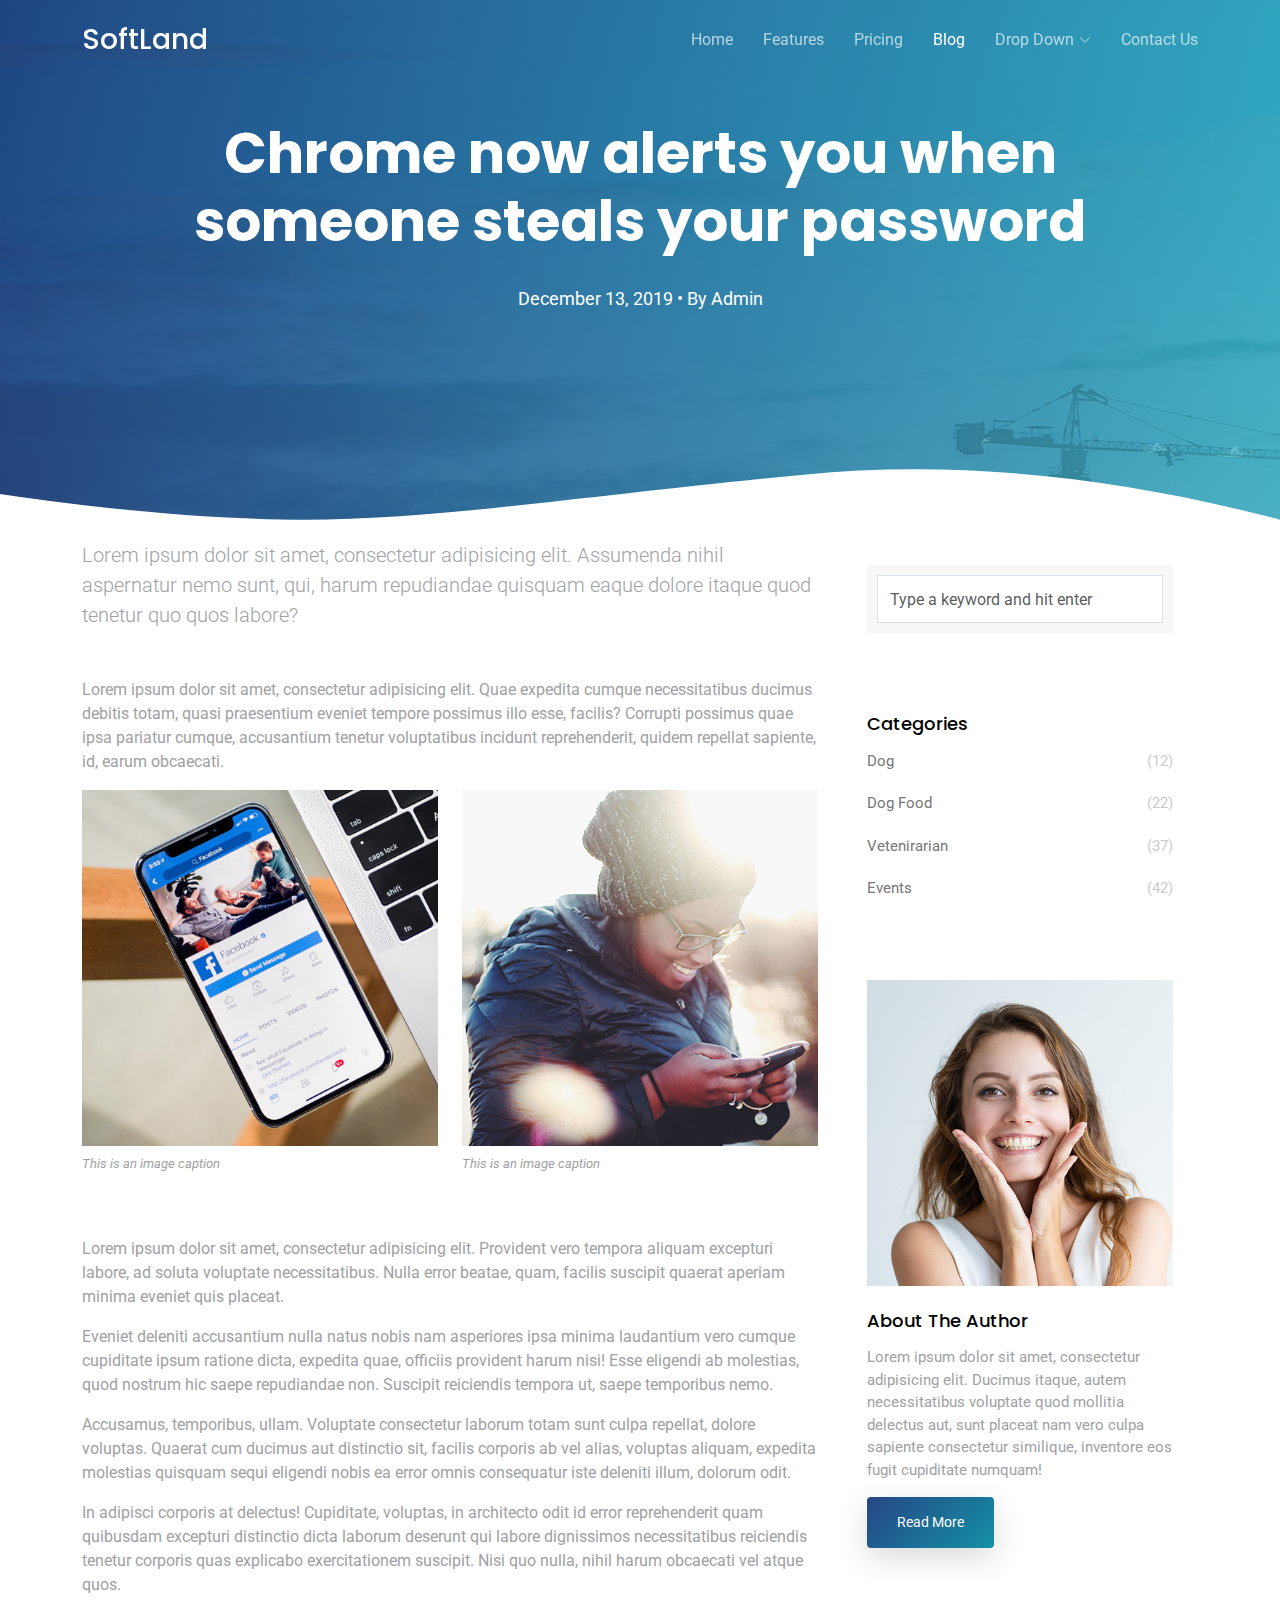
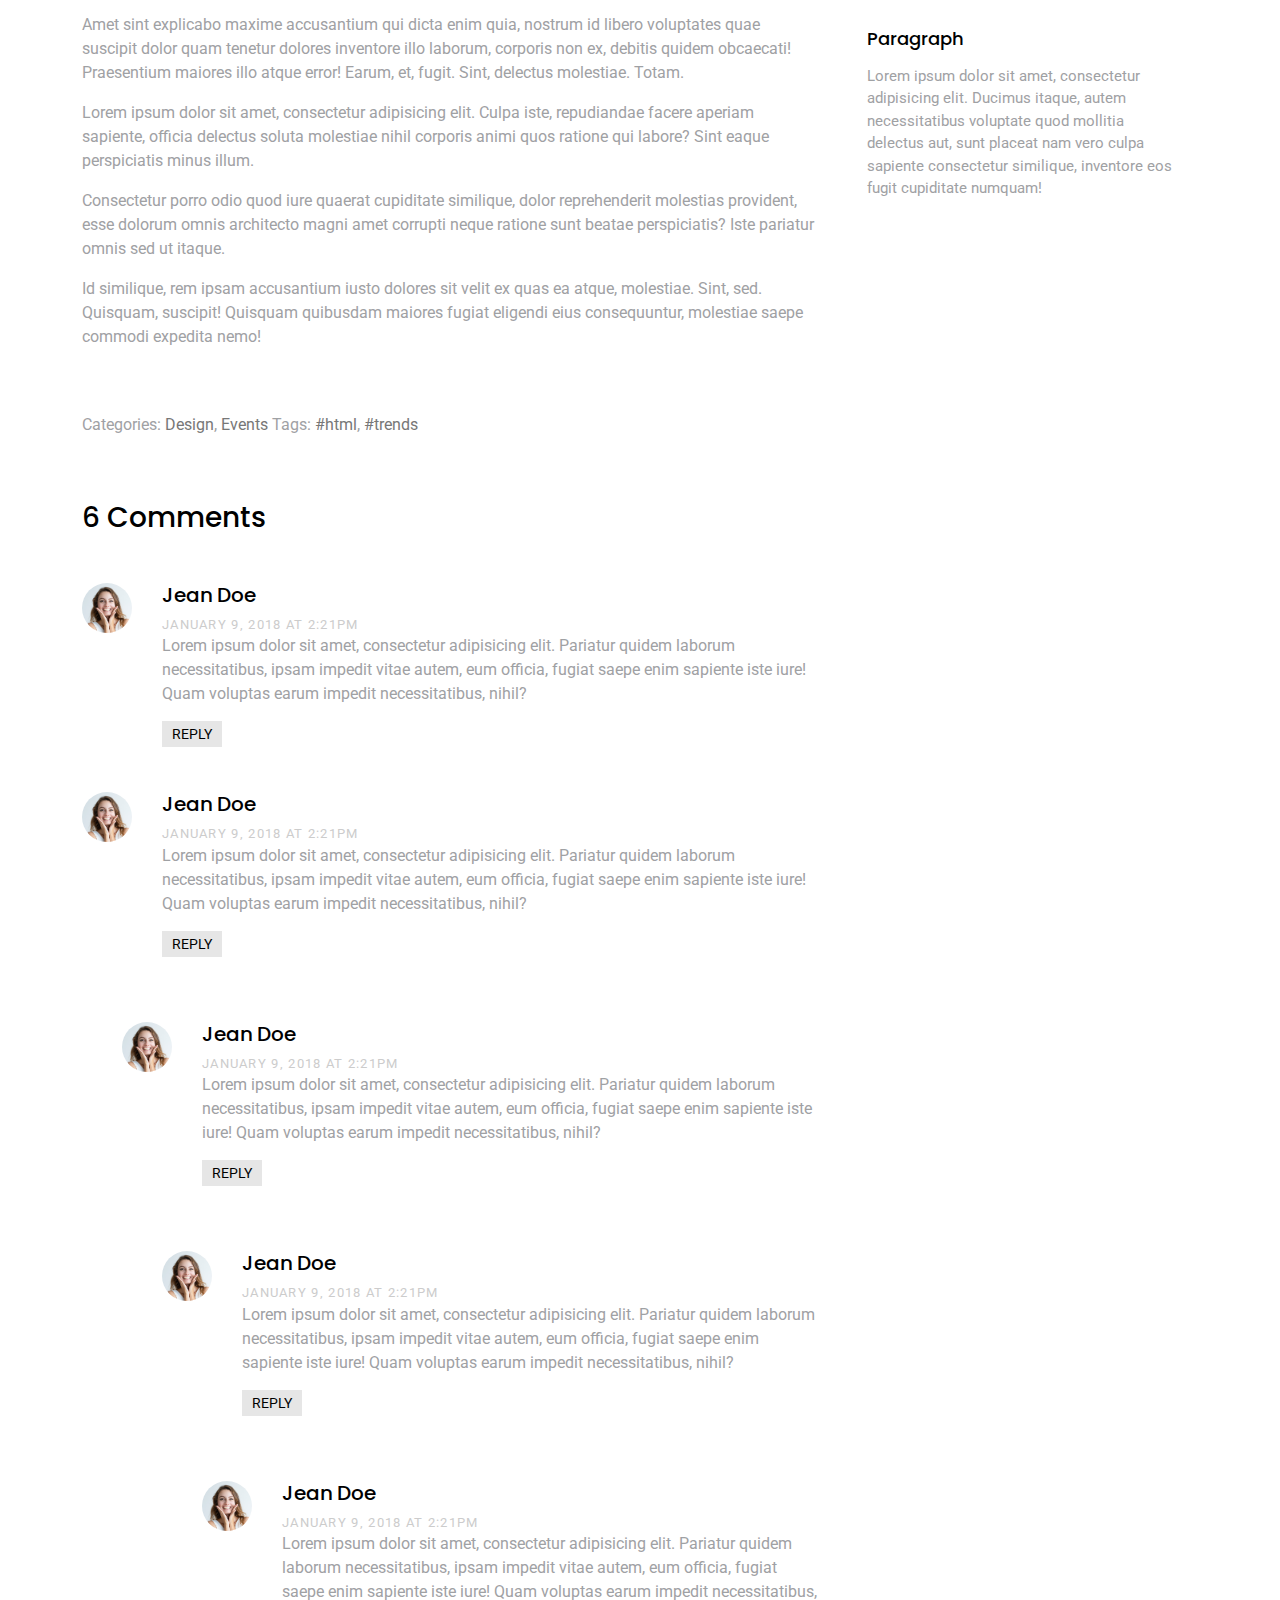
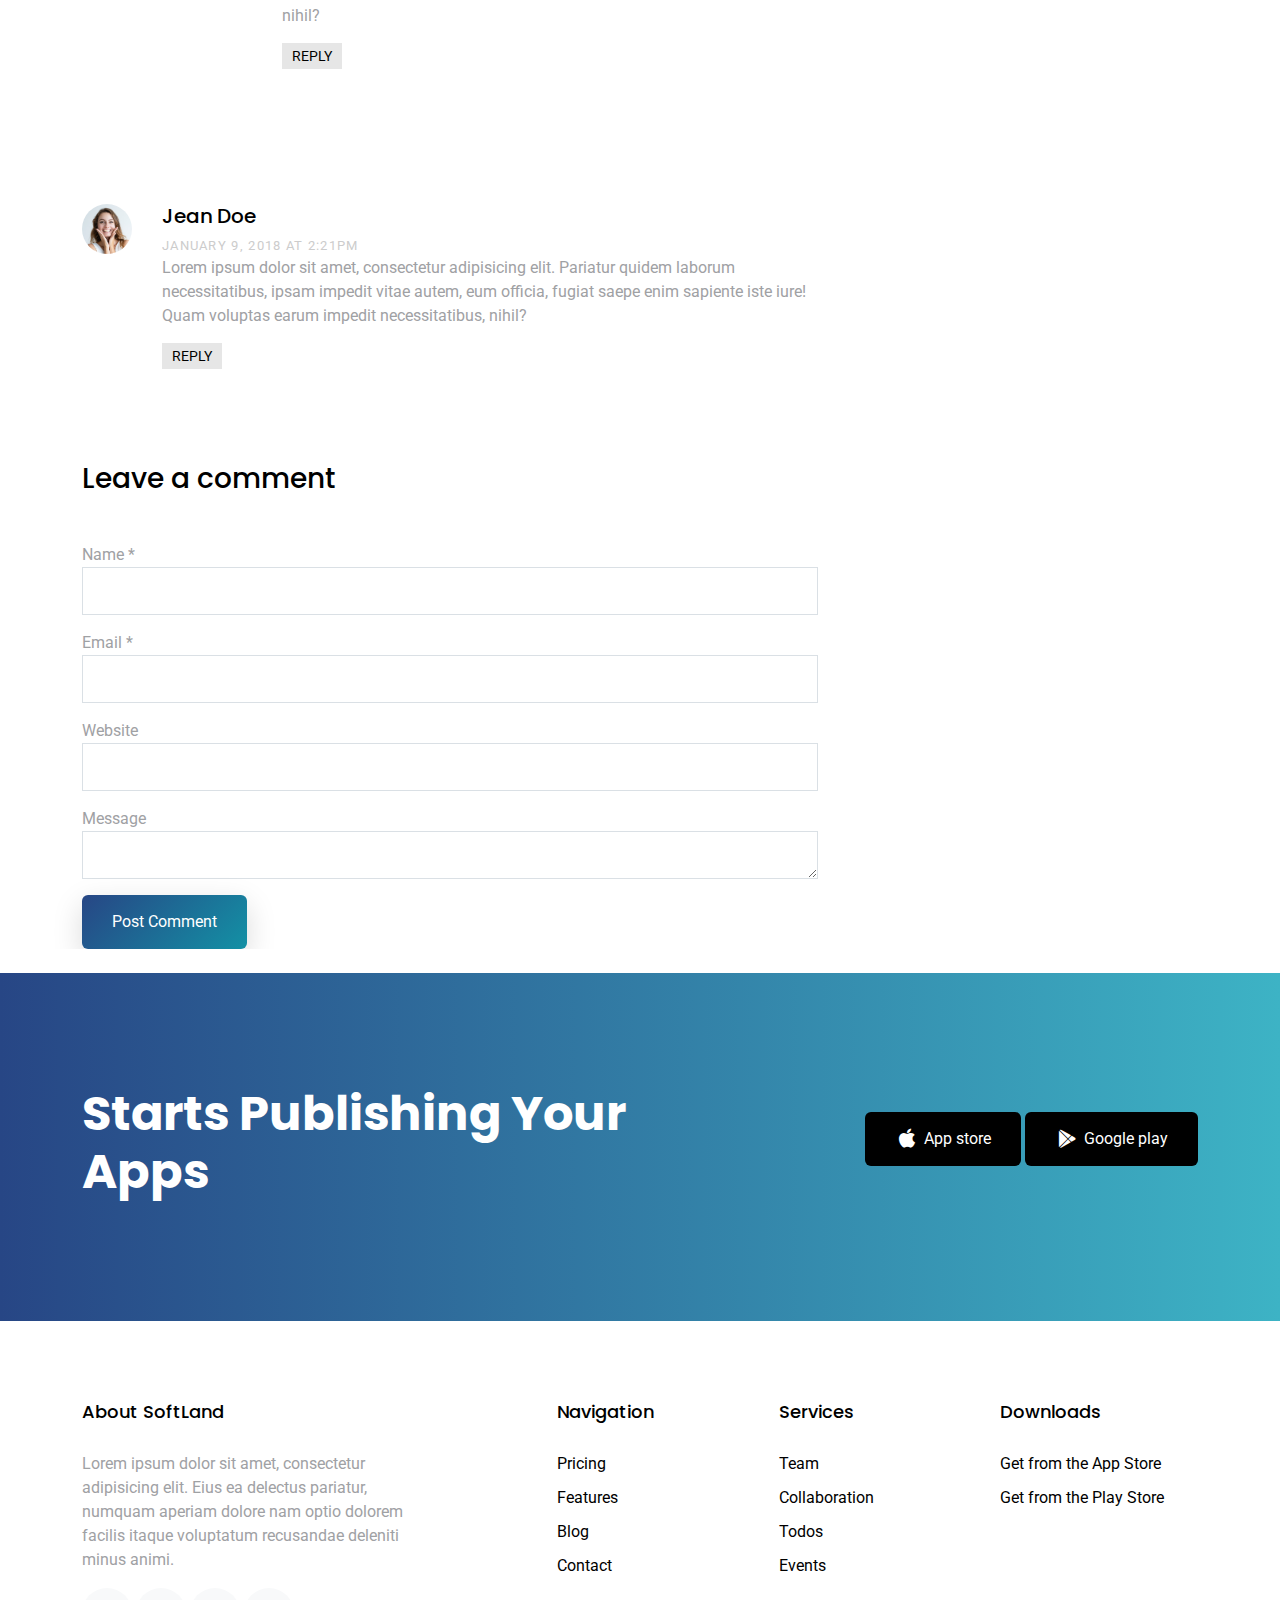
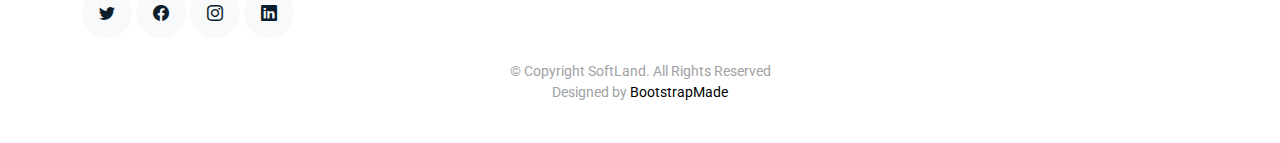
==== blog-single.html @ b8b9aac3 "Added all landing page files" ====
<!DOCTYPE html>
<html lang="en">

<head>
  <meta charset="utf-8">
  <meta content="width=device-width, initial-scale=1.0" name="viewport">

  <title>Blog Single - SoftLand Bootstrap Template</title>
  <meta content="" name="description">
  <meta content="" name="keywords">

  <!-- Favicons -->
  <link href="assets/img/favicon.png" rel="icon">
  <link href="assets/img/apple-touch-icon.png" rel="apple-touch-icon">

  <!-- Google Fonts -->
  <link href="https://fonts.googleapis.com/css?family=Roboto:300,300i,400,400i,500,500i,600,600i,700,700i|Poppins:300,300i,400,400i,500,500i,600,600i,700,700i" rel="stylesheet">

  <!-- Vendor CSS Files -->
  <link href="assets/vendor/aos/aos.css" rel="stylesheet">
  <link href="assets/vendor/bootstrap/css/bootstrap.min.css" rel="stylesheet">
  <link href="assets/vendor/bootstrap-icons/bootstrap-icons.css" rel="stylesheet">
  <link href="assets/vendor/boxicons/css/boxicons.min.css" rel="stylesheet">
  <link href="assets/vendor/swiper/swiper-bundle.min.css" rel="stylesheet">

  <!-- Template Main CSS File -->
  <link href="assets/css/style.css" rel="stylesheet">

  <!-- =======================================================
  * Template Name: SoftLand
  * Updated: Sep 18 2023 with Bootstrap v5.3.2
  * Template URL: https://bootstrapmade.com/softland-bootstrap-app-landing-page-template/
  * Author: BootstrapMade.com
  * License: https://bootstrapmade.com/license/
  ======================================================== -->
</head>

<body>

  <!-- ======= Header ======= -->
  <header id="header" class="fixed-top d-flex align-items-center">
    <div class="container d-flex justify-content-between align-items-center">

      <div class="logo">
        <h1><a href="index.html">SoftLand</a></h1>
        <!-- Uncomment below if you prefer to use an image logo -->
        <!-- <a href="index.html"><img src="assets/img/logo.png" alt="" class="img-fluid"></a>-->
      </div>

      <nav id="navbar" class="navbar">
        <ul>
          <li><a class="" href="index.html">Home</a></li>
          <li><a href="features.html">Features</a></li>
          <li><a href="pricing.html">Pricing</a></li>
          <li><a class="active" href="blog.html">Blog</a></li>
          <li class="dropdown"><a href="#"><span>Drop Down</span> <i class="bi bi-chevron-down"></i></a>
            <ul>
              <li><a href="#">Drop Down 1</a></li>
              <li class="dropdown"><a href="#"><span>Deep Drop Down</span> <i class="bi bi-chevron-right"></i></a>
                <ul>
                  <li><a href="#">Deep Drop Down 1</a></li>
                  <li><a href="#">Deep Drop Down 2</a></li>
                  <li><a href="#">Deep Drop Down 3</a></li>
                  <li><a href="#">Deep Drop Down 4</a></li>
                  <li><a href="#">Deep Drop Down 5</a></li>
                </ul>
              </li>
              <li><a href="#">Drop Down 2</a></li>
              <li><a href="#">Drop Down 3</a></li>
              <li><a href="#">Drop Down 4</a></li>
            </ul>
          </li>
          <li><a href="contact.html">Contact Us</a></li>
        </ul>
        <i class="bi bi-list mobile-nav-toggle"></i>
      </nav><!-- .navbar -->

    </div>
  </header><!-- End Header -->

  <main id="main">

    <!-- ======= Single Blog Section ======= -->
    <section class="hero-section inner-page">
      <div class="wave">

        <svg width="1920px" height="265px" viewBox="0 0 1920 265" version="1.1" xmlns="http://www.w3.org/2000/svg" xmlns:xlink="http://www.w3.org/1999/xlink">
          <g id="Page-1" stroke="none" stroke-width="1" fill="none" fill-rule="evenodd">
            <g id="Apple-TV" transform="translate(0.000000, -402.000000)" fill="#FFFFFF">
              <path d="M0,439.134243 C175.04074,464.89273 327.944386,477.771974 458.710937,477.771974 C654.860765,477.771974 870.645295,442.632362 1205.9828,410.192501 C1429.54114,388.565926 1667.54687,411.092417 1920,477.771974 L1920,667 L1017.15166,667 L0,667 L0,439.134243 Z" id="Path"></path>
            </g>
          </g>
        </svg>

      </div>

      <div class="container">
        <div class="row align-items-center">
          <div class="col-12">
            <div class="row justify-content-center">
              <div class="col-md-10 text-center hero-text">
                <h1 data-aos="fade-up" data-aos-delay="">Chrome now alerts you when someone steals your password</h1>
                <p class="mb-5" data-aos="fade-up" data-aos-delay="100">December 13, 2019 &bullet; By <a href="#" class="text-white">Admin</a></p>
              </div>
            </div>
          </div>
        </div>
      </div>

    </section>

    <section class="site-section mb-4">
      <div class="container">
        <div class="row">
          <div class="col-md-8 blog-content">

            <p class="lead mb-5">Lorem ipsum dolor sit amet, consectetur adipisicing elit. Assumenda nihil aspernatur nemo sunt, qui, harum repudiandae quisquam eaque dolore itaque quod tenetur quo quos labore?</p>
            <p>Lorem ipsum dolor sit amet, consectetur adipisicing elit. Quae expedita cumque necessitatibus ducimus debitis totam, quasi praesentium eveniet tempore possimus illo esse, facilis? Corrupti possimus quae ipsa pariatur cumque, accusantium tenetur voluptatibus incidunt reprehenderit, quidem repellat sapiente, id, earum obcaecati.</p>

            <div class="row mb-5">
              <div class="col-md-6">
                <figure><img src="assets/img/img_1.jpg" alt="Free Website Template by Free-Template.co" class="img-fluid">
                  <figcaption>This is an image caption</figcaption>
                </figure>
              </div>
              <div class="col-md-6">
                <figure><img src="assets/img/img_2.jpg" alt="Free Website Template by Free-Template.co" class="img-fluid">
                  <figcaption>This is an image caption</figcaption>
                </figure>
              </div>
            </div>

            <blockquote>
              <p>Lorem ipsum dolor sit amet, consectetur adipisicing elit. Provident vero tempora aliquam excepturi labore, ad soluta voluptate necessitatibus. Nulla error beatae, quam, facilis suscipit quaerat aperiam minima eveniet quis placeat.</p>
            </blockquote>

            <p>Eveniet deleniti accusantium nulla natus nobis nam asperiores ipsa minima laudantium vero cumque cupiditate ipsum ratione dicta, expedita quae, officiis provident harum nisi! Esse eligendi ab molestias, quod nostrum hic saepe repudiandae non. Suscipit reiciendis tempora ut, saepe temporibus nemo.</p>
            <p>Accusamus, temporibus, ullam. Voluptate consectetur laborum totam sunt culpa repellat, dolore voluptas. Quaerat cum ducimus aut distinctio sit, facilis corporis ab vel alias, voluptas aliquam, expedita molestias quisquam sequi eligendi nobis ea error omnis consequatur iste deleniti illum, dolorum odit.</p>
            <p>In adipisci corporis at delectus! Cupiditate, voluptas, in architecto odit id error reprehenderit quam quibusdam excepturi distinctio dicta laborum deserunt qui labore dignissimos necessitatibus reiciendis tenetur corporis quas explicabo exercitationem suscipit. Nisi quo nulla, nihil harum obcaecati vel atque quos.</p>
            <p>Amet sint explicabo maxime accusantium qui dicta enim quia, nostrum id libero voluptates quae suscipit dolor quam tenetur dolores inventore illo laborum, corporis non ex, debitis quidem obcaecati! Praesentium maiores illo atque error! Earum, et, fugit. Sint, delectus molestiae. Totam.</p>

            <p>Lorem ipsum dolor sit amet, consectetur adipisicing elit. Culpa iste, repudiandae facere aperiam sapiente, officia delectus soluta molestiae nihil corporis animi quos ratione qui labore? Sint eaque perspiciatis minus illum.</p>
            <p>Consectetur porro odio quod iure quaerat cupiditate similique, dolor reprehenderit molestias provident, esse dolorum omnis architecto magni amet corrupti neque ratione sunt beatae perspiciatis? Iste pariatur omnis sed ut itaque.</p>
            <p>Id similique, rem ipsam accusantium iusto dolores sit velit ex quas ea atque, molestiae. Sint, sed. Quisquam, suscipit! Quisquam quibusdam maiores fugiat eligendi eius consequuntur, molestiae saepe commodi expedita nemo!</p>
            <div class="pt-5">
              <p>Categories: <a href="#">Design</a>, <a href="#">Events</a> Tags: <a href="#">#html</a>, <a href="#">#trends</a></p>
            </div>

            <div class="pt-5">
              <h3 class="mb-5">6 Comments</h3>
              <ul class="comment-list">
                <li class="comment">
                  <div class="vcard bio">
                    <img src="assets/img/person_1.jpg" alt="Free Website Template by Free-Template.co">
                  </div>
                  <div class="comment-body">
                    <h3>Jean Doe</h3>
                    <div class="meta">January 9, 2018 at 2:21pm</div>
                    <p>Lorem ipsum dolor sit amet, consectetur adipisicing elit. Pariatur quidem laborum necessitatibus, ipsam impedit vitae autem, eum officia, fugiat saepe enim sapiente iste iure! Quam voluptas earum impedit necessitatibus, nihil?</p>
                    <p><a href="#" class="reply">Reply</a></p>
                  </div>
                </li>

                <li class="comment">
                  <div class="vcard bio">
                    <img src="assets/img/person_1.jpg" alt="Image placeholder">
                  </div>
                  <div class="comment-body">
                    <h3>Jean Doe</h3>
                    <div class="meta">January 9, 2018 at 2:21pm</div>
                    <p>Lorem ipsum dolor sit amet, consectetur adipisicing elit. Pariatur quidem laborum necessitatibus, ipsam impedit vitae autem, eum officia, fugiat saepe enim sapiente iste iure! Quam voluptas earum impedit necessitatibus, nihil?</p>
                    <p><a href="#" class="reply">Reply</a></p>
                  </div>

                  <ul class="children">
                    <li class="comment">
                      <div class="vcard bio">
                        <img src="assets/img/person_1.jpg" alt="Image placeholder">
                      </div>
                      <div class="comment-body">
                        <h3>Jean Doe</h3>
                        <div class="meta">January 9, 2018 at 2:21pm</div>
                        <p>Lorem ipsum dolor sit amet, consectetur adipisicing elit. Pariatur quidem laborum necessitatibus, ipsam impedit vitae autem, eum officia, fugiat saepe enim sapiente iste iure! Quam voluptas earum impedit necessitatibus, nihil?</p>
                        <p><a href="#" class="reply">Reply</a></p>
                      </div>

                      <ul class="children">
                        <li class="comment">
                          <div class="vcard bio">
                            <img src="assets/img/person_1.jpg" alt="Image placeholder">
                          </div>
                          <div class="comment-body">
                            <h3>Jean Doe</h3>
                            <div class="meta">January 9, 2018 at 2:21pm</div>
                            <p>Lorem ipsum dolor sit amet, consectetur adipisicing elit. Pariatur quidem laborum necessitatibus, ipsam impedit vitae autem, eum officia, fugiat saepe enim sapiente iste iure! Quam voluptas earum impedit necessitatibus, nihil?</p>
                            <p><a href="#" class="reply">Reply</a></p>
                          </div>

                          <ul class="children">
                            <li class="comment">
                              <div class="vcard bio">
                                <img src="assets/img/person_1.jpg" alt="Image placeholder">
                              </div>
                              <div class="comment-body">
                                <h3>Jean Doe</h3>
                                <div class="meta">January 9, 2018 at 2:21pm</div>
                                <p>Lorem ipsum dolor sit amet, consectetur adipisicing elit. Pariatur quidem laborum necessitatibus, ipsam impedit vitae autem, eum officia, fugiat saepe enim sapiente iste iure! Quam voluptas earum impedit necessitatibus, nihil?</p>
                                <p><a href="#" class="reply">Reply</a></p>
                              </div>
                            </li>
                          </ul>
                        </li>
                      </ul>
                    </li>
                  </ul>
                </li>

                <li class="comment">
                  <div class="vcard bio">
                    <img src="assets/img/person_1.jpg" alt="Image placeholder">
                  </div>
                  <div class="comment-body">
                    <h3>Jean Doe</h3>
                    <div class="meta">January 9, 2018 at 2:21pm</div>
                    <p>Lorem ipsum dolor sit amet, consectetur adipisicing elit. Pariatur quidem laborum necessitatibus, ipsam impedit vitae autem, eum officia, fugiat saepe enim sapiente iste iure! Quam voluptas earum impedit necessitatibus, nihil?</p>
                    <p><a href="#" class="reply">Reply</a></p>
                  </div>
                </li>
              </ul>
              <!-- END comment-list -->

              <div class="comment-form-wrap pt-5">
                <h3 class="mb-5">Leave a comment</h3>
                <form action="#" class="">
                  <div class="form-group">
                    <label for="name">Name *</label>
                    <input type="text" class="form-control" id="name">
                  </div>
                  <div class="form-group mt-3">
                    <label for="email">Email *</label>
                    <input type="email" class="form-control" id="email">
                  </div>
                  <div class="form-group mt-3">
                    <label for="website">Website</label>
                    <input type="url" class="form-control" id="website">
                  </div>

                  <div class="form-group mt-3">
                    <label for="message">Message</label>
                    <textarea name="" id="message" cols="30" rows="10" class="form-control"></textarea>
                  </div>
                  <div class="form-group mt-3">
                    <input type="submit" value="Post Comment" class="btn btn-primary">
                  </div>

                </form>
              </div>
            </div>

          </div>
          <div class="col-md-4 sidebar">
            <div class="sidebar-box">
              <form action="#" class="search-form">
                <div class="form-group">
                  <span class="icon fa fa-search"></span>
                  <input type="text" class="form-control" placeholder="Type a keyword and hit enter">
                </div>
              </form>
            </div>
            <div class="sidebar-box">
              <div class="categories">
                <h3>Categories</h3>
                <li><a href="#">Dog <span>(12)</span></a></li>
                <li><a href="#">Dog Food <span>(22)</span></a></li>
                <li><a href="#">Vetenirarian <span>(37)</span></a></li>
                <li><a href="#">Events<span>(42)</span></a></li>
              </div>
            </div>
            <div class="sidebar-box">
              <img src="assets/img/person_1.jpg" alt="Image placeholder" class="img-fluid mb-4">
              <h3>About The Author</h3>
              <p>Lorem ipsum dolor sit amet, consectetur adipisicing elit. Ducimus itaque, autem necessitatibus voluptate quod mollitia delectus aut, sunt placeat nam vero culpa sapiente consectetur similique, inventore eos fugit cupiditate numquam!</p>
              <p><a href="#" class="btn btn-primary btn-sm">Read More</a></p>
            </div>

            <div class="sidebar-box">
              <h3>Paragraph</h3>
              <p>Lorem ipsum dolor sit amet, consectetur adipisicing elit. Ducimus itaque, autem necessitatibus voluptate quod mollitia delectus aut, sunt placeat nam vero culpa sapiente consectetur similique, inventore eos fugit cupiditate numquam!</p>
            </div>
          </div>
        </div>
      </div>
    </section>

    <!-- ======= CTA Section ======= -->
    <section class="section cta-section">
      <div class="container">
        <div class="row align-items-center">
          <div class="col-md-6 me-auto text-center text-md-start mb-5 mb-md-0">
            <h2>Starts Publishing Your Apps</h2>
          </div>
          <div class="col-md-5 text-center text-md-end">
            <p><a href="#" class="btn d-inline-flex align-items-center"><i class="bx bxl-apple"></i><span>App store</span></a> <a href="#" class="btn d-inline-flex align-items-center"><i class="bx bxl-play-store"></i><span>Google play</span></a></p>
          </div>
        </div>
      </div>
    </section><!-- End CTA Section -->

  </main><!-- End #main -->

  <!-- ======= Footer ======= -->
  <footer class="footer" role="contentinfo">
    <div class="container">
      <div class="row">
        <div class="col-md-4 mb-4 mb-md-0">
          <h3>About SoftLand</h3>
          <p>Lorem ipsum dolor sit amet, consectetur adipisicing elit. Eius ea delectus pariatur, numquam aperiam
            dolore nam optio dolorem facilis itaque voluptatum recusandae deleniti minus animi.</p>
          <p class="social">
            <a href="#"><span class="bi bi-twitter"></span></a>
            <a href="#"><span class="bi bi-facebook"></span></a>
            <a href="#"><span class="bi bi-instagram"></span></a>
            <a href="#"><span class="bi bi-linkedin"></span></a>
          </p>
        </div>
        <div class="col-md-7 ms-auto">
          <div class="row site-section pt-0">
            <div class="col-md-4 mb-4 mb-md-0">
              <h3>Navigation</h3>
              <ul class="list-unstyled">
                <li><a href="#">Pricing</a></li>
                <li><a href="#">Features</a></li>
                <li><a href="#">Blog</a></li>
                <li><a href="#">Contact</a></li>
              </ul>
            </div>
            <div class="col-md-4 mb-4 mb-md-0">
              <h3>Services</h3>
              <ul class="list-unstyled">
                <li><a href="#">Team</a></li>
                <li><a href="#">Collaboration</a></li>
                <li><a href="#">Todos</a></li>
                <li><a href="#">Events</a></li>
              </ul>
            </div>
            <div class="col-md-4 mb-4 mb-md-0">
              <h3>Downloads</h3>
              <ul class="list-unstyled">
                <li><a href="#">Get from the App Store</a></li>
                <li><a href="#">Get from the Play Store</a></li>
              </ul>
            </div>
          </div>
        </div>
      </div>

      <div class="row justify-content-center text-center">
        <div class="col-md-7">
          <p class="copyright">&copy; Copyright SoftLand. All Rights Reserved</p>
          <div class="credits">
            <!--
            All the links in the footer should remain intact.
            You can delete the links only if you purchased the pro version.
            Licensing information: https://bootstrapmade.com/license/
            Purchase the pro version with working PHP/AJAX contact form: https://bootstrapmade.com/buy/?theme=SoftLand
          -->
            Designed by <a href="https://bootstrapmade.com/">BootstrapMade</a>
          </div>
        </div>
      </div>

    </div>
  </footer>

  <a href="#" class="back-to-top d-flex align-items-center justify-content-center"><i class="bi bi-arrow-up-short"></i></a>

  <!-- Vendor JS Files -->
  <script src="assets/vendor/aos/aos.js"></script>
  <script src="assets/vendor/bootstrap/js/bootstrap.bundle.min.js"></script>
  <script src="assets/vendor/swiper/swiper-bundle.min.js"></script>
  <script src="assets/vendor/php-email-form/validate.js"></script>

  <!-- Template Main JS File -->
  <script src="assets/js/main.js"></script>

</body>

</html>
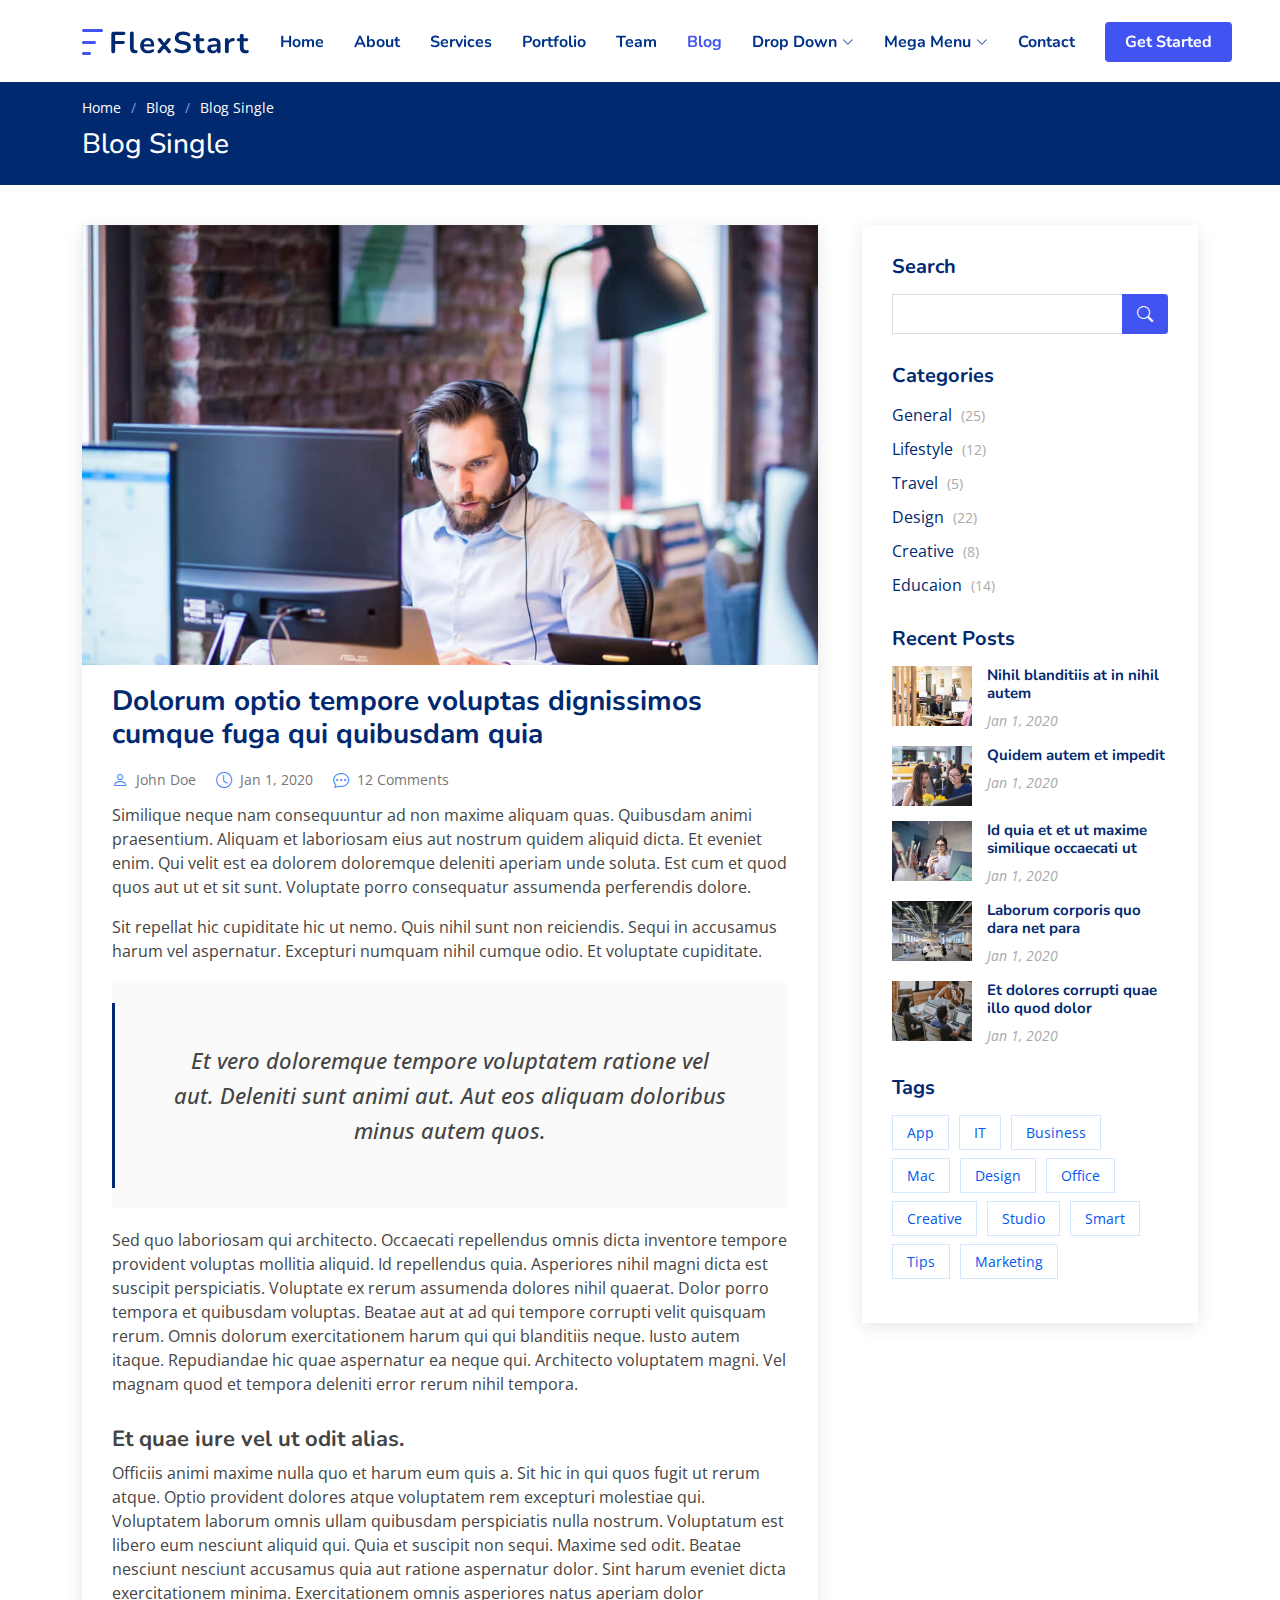
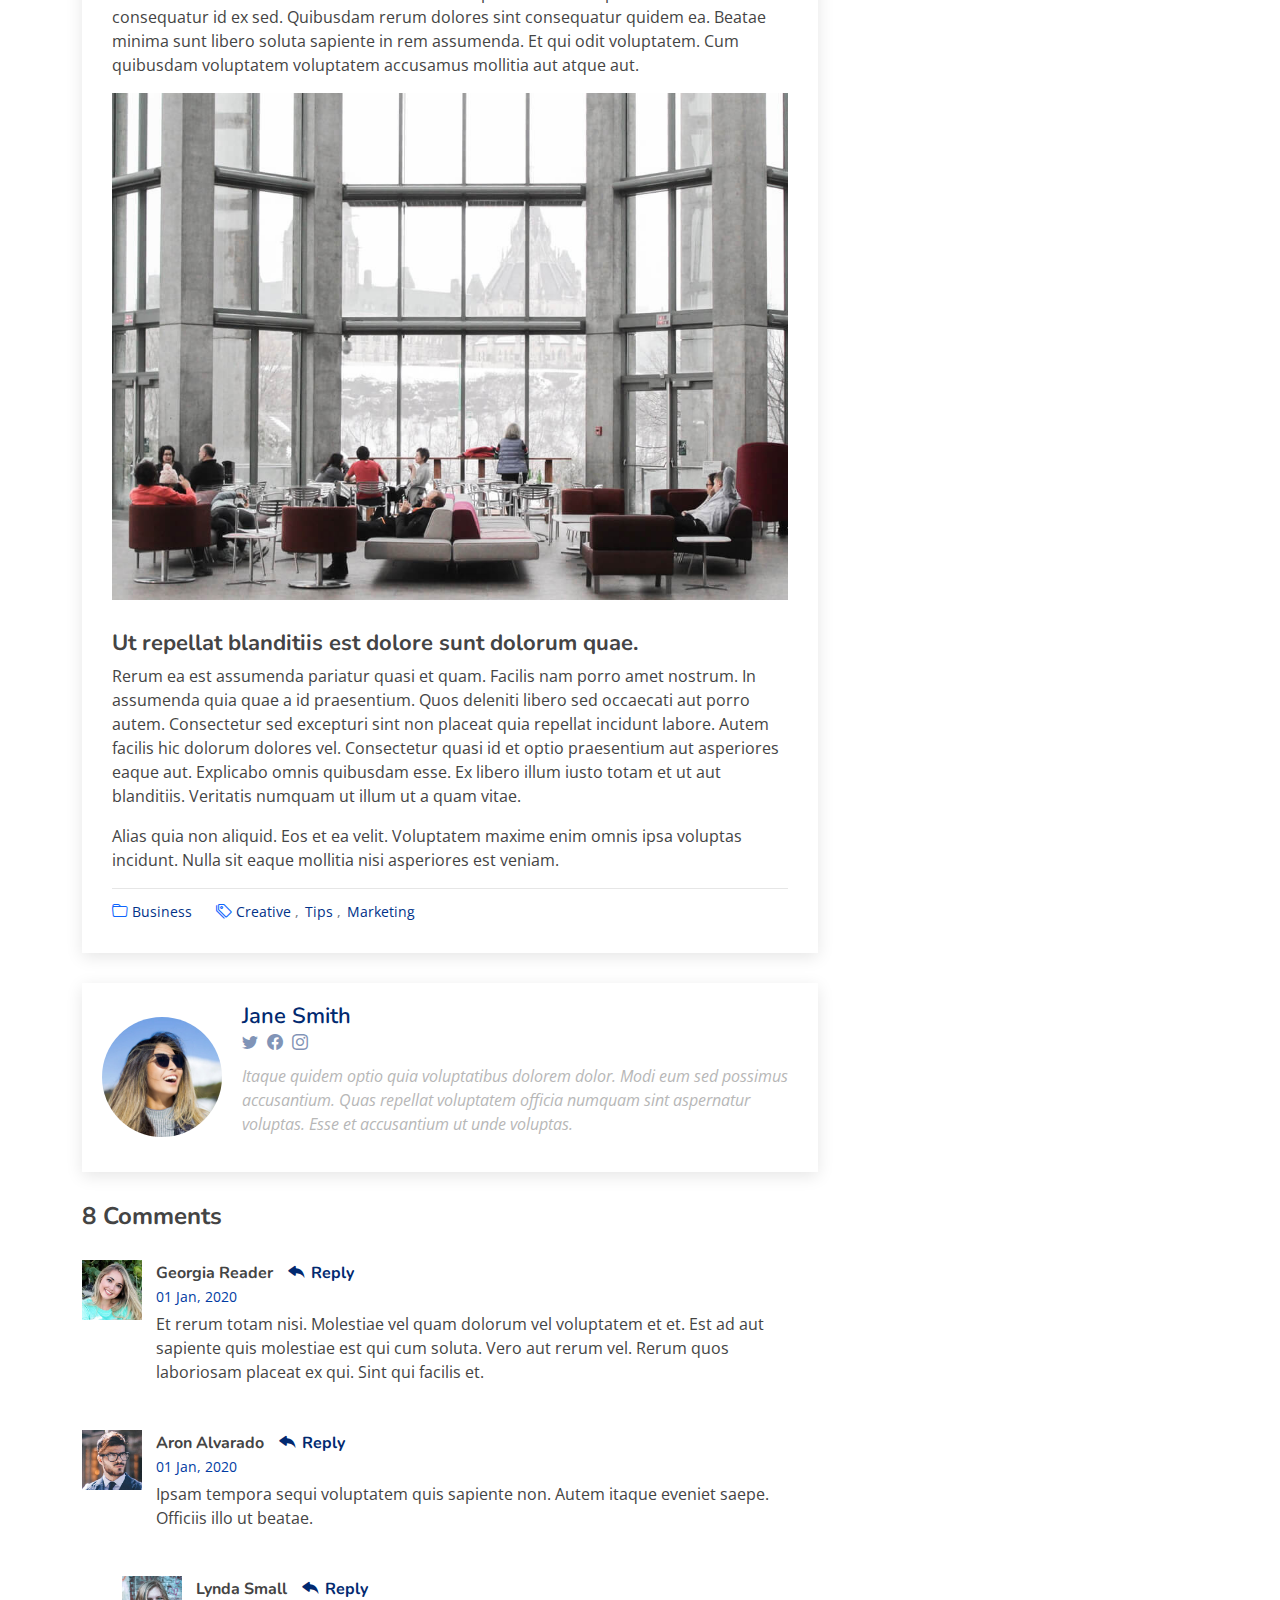
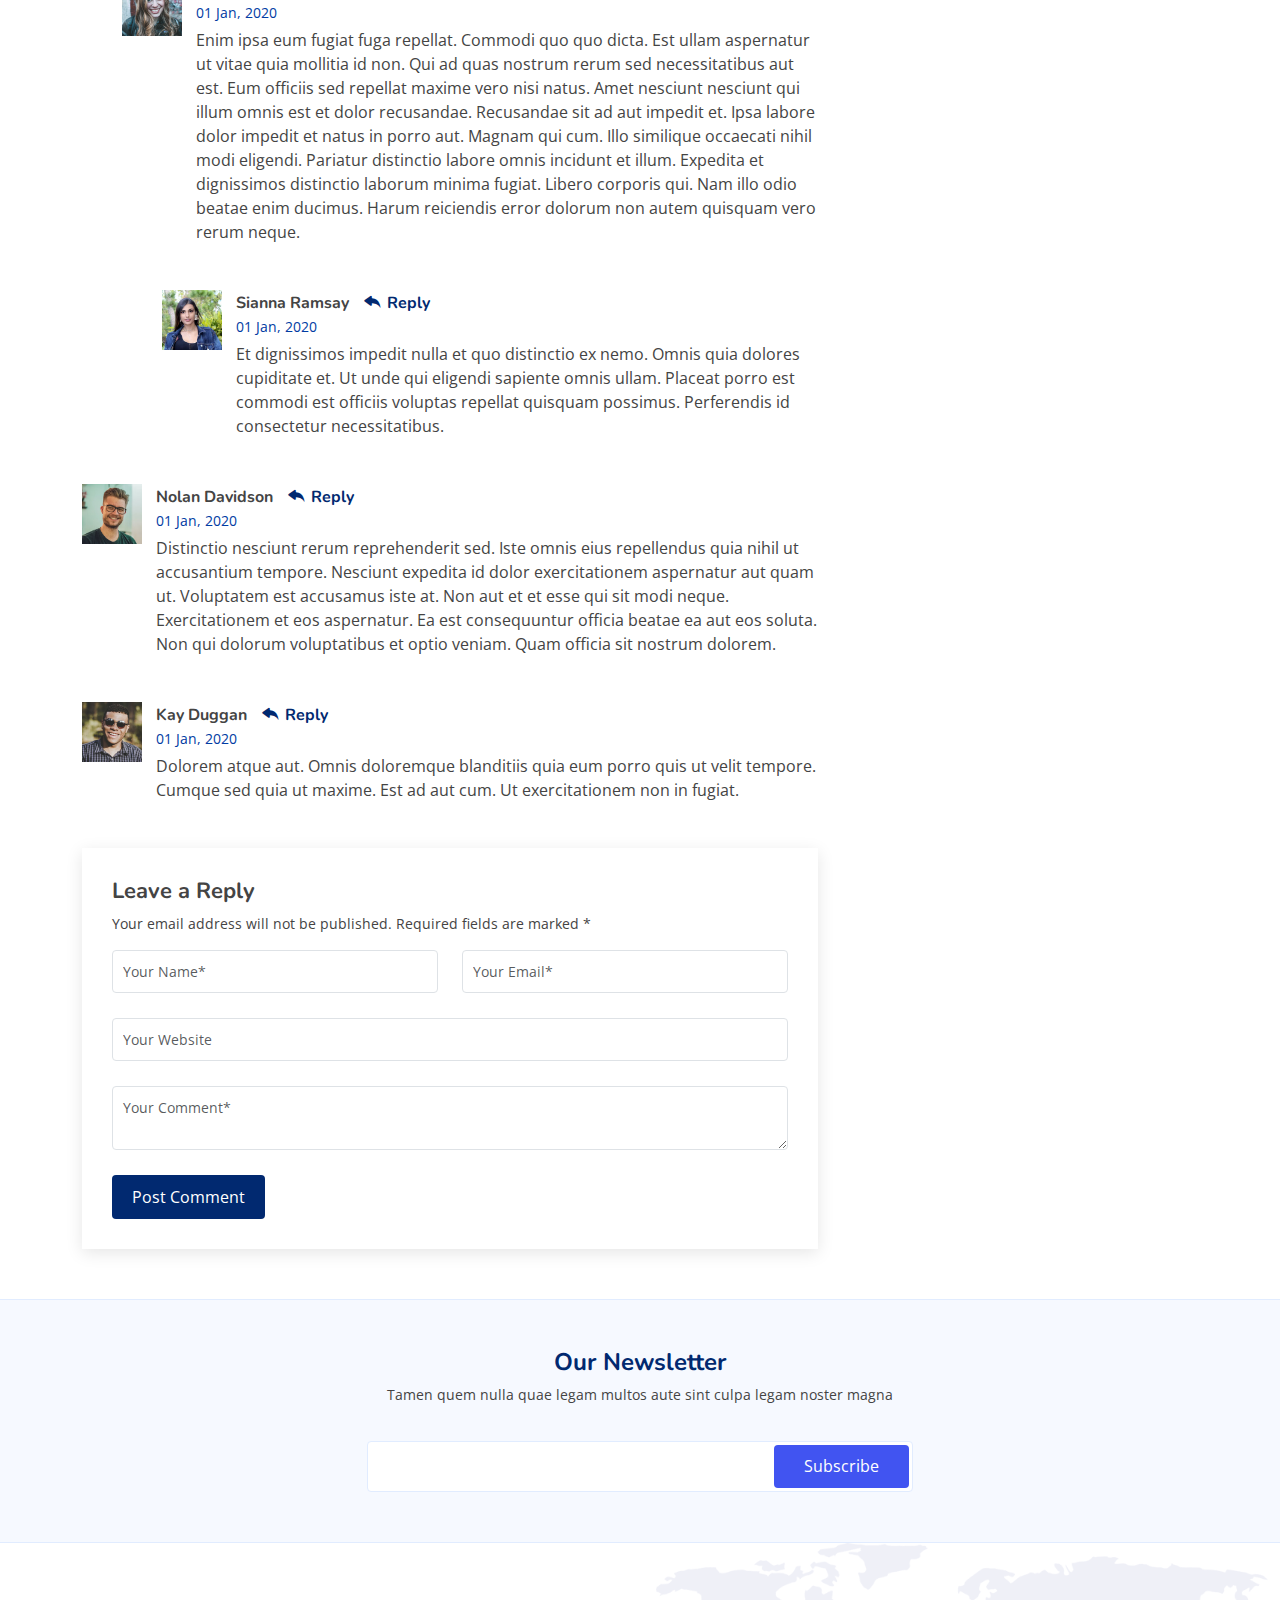
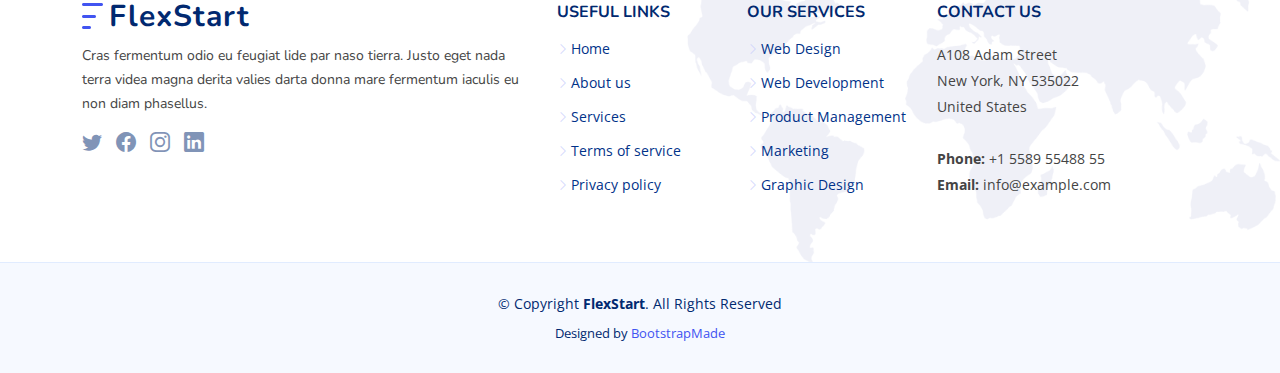
==== commit def2217e: "landing page update" ====
--- a/blog-single.html
+++ b/blog-single.html
@@ -5,7 +5,7 @@
   <meta charset="utf-8">
   <meta content="width=device-width, initial-scale=1.0" name="viewport">
 
-  <title>Blog Single - SoftLand Bootstrap Template</title>
+  <title>Blog Single - FlexStart Bootstrap Template</title>
   <meta content="" name="description">
   <meta content="" name="keywords">
 
@@ -14,22 +14,23 @@
   <link href="assets/img/apple-touch-icon.png" rel="apple-touch-icon">
 
   <!-- Google Fonts -->
-  <link href="https://fonts.googleapis.com/css?family=Roboto:300,300i,400,400i,500,500i,600,600i,700,700i|Poppins:300,300i,400,400i,500,500i,600,600i,700,700i" rel="stylesheet">
+  <link href="https://fonts.googleapis.com/css?family=Open+Sans:300,300i,400,400i,600,600i,700,700i|Nunito:300,300i,400,400i,600,600i,700,700i|Poppins:300,300i,400,400i,500,500i,600,600i,700,700i" rel="stylesheet">
 
   <!-- Vendor CSS Files -->
   <link href="assets/vendor/aos/aos.css" rel="stylesheet">
   <link href="assets/vendor/bootstrap/css/bootstrap.min.css" rel="stylesheet">
   <link href="assets/vendor/bootstrap-icons/bootstrap-icons.css" rel="stylesheet">
-  <link href="assets/vendor/boxicons/css/boxicons.min.css" rel="stylesheet">
+  <link href="assets/vendor/glightbox/css/glightbox.min.css" rel="stylesheet">
+  <link href="assets/vendor/remixicon/remixicon.css" rel="stylesheet">
   <link href="assets/vendor/swiper/swiper-bundle.min.css" rel="stylesheet">
 
   <!-- Template Main CSS File -->
   <link href="assets/css/style.css" rel="stylesheet">
 
   <!-- =======================================================
-  * Template Name: SoftLand
+  * Template Name: FlexStart
   * Updated: Sep 18 2023 with Bootstrap v5.3.2
-  * Template URL: https://bootstrapmade.com/softland-bootstrap-app-landing-page-template/
+  * Template URL: https://bootstrapmade.com/flexstart-bootstrap-startup-template/
   * Author: BootstrapMade.com
   * License: https://bootstrapmade.com/license/
   ======================================================== -->
@@ -38,20 +39,21 @@
 <body>
 
   <!-- ======= Header ======= -->
-  <header id="header" class="fixed-top d-flex align-items-center">
-    <div class="container d-flex justify-content-between align-items-center">
-
-      <div class="logo">
-        <h1><a href="index.html">SoftLand</a></h1>
-        <!-- Uncomment below if you prefer to use an image logo -->
-        <!-- <a href="index.html"><img src="assets/img/logo.png" alt="" class="img-fluid"></a>-->
-      </div>
+  <header id="header" class="header fixed-top">
+    <div class="container-fluid container-xl d-flex align-items-center justify-content-between">
+
+      <a href="index.html" class="logo d-flex align-items-center">
+        <img src="assets/img/logo.png" alt="">
+        <span>FlexStart</span>
+      </a>
 
       <nav id="navbar" class="navbar">
         <ul>
-          <li><a class="" href="index.html">Home</a></li>
-          <li><a href="features.html">Features</a></li>
-          <li><a href="pricing.html">Pricing</a></li>
+          <li><a class="nav-link scrollto " href="#hero">Home</a></li>
+          <li><a class="nav-link scrollto" href="#about">About</a></li>
+          <li><a class="nav-link scrollto" href="#services">Services</a></li>
+          <li><a class="nav-link scrollto" href="#portfolio">Portfolio</a></li>
+          <li><a class="nav-link scrollto" href="#team">Team</a></li>
           <li><a class="active" href="blog.html">Blog</a></li>
           <li class="dropdown"><a href="#"><span>Drop Down</span> <i class="bi bi-chevron-down"></i></a>
             <ul>
@@ -70,7 +72,34 @@
               <li><a href="#">Drop Down 4</a></li>
             </ul>
           </li>
-          <li><a href="contact.html">Contact Us</a></li>
+
+          <li class="dropdown megamenu"><a href="#"><span>Mega Menu</span> <i class="bi bi-chevron-down"></i></a>
+            <ul>
+              <li>
+                <a href="#">Column 1 link 1</a>
+                <a href="#">Column 1 link 2</a>
+                <a href="#">Column 1 link 3</a>
+              </li>
+              <li>
+                <a href="#">Column 2 link 1</a>
+                <a href="#">Column 2 link 2</a>
+                <a href="#">Column 3 link 3</a>
+              </li>
+              <li>
+                <a href="#">Column 3 link 1</a>
+                <a href="#">Column 3 link 2</a>
+                <a href="#">Column 3 link 3</a>
+              </li>
+              <li>
+                <a href="#">Column 4 link 1</a>
+                <a href="#">Column 4 link 2</a>
+                <a href="#">Column 4 link 3</a>
+              </li>
+            </ul>
+          </li>
+
+          <li><a class="nav-link scrollto" href="#contact">Contact</a></li>
+          <li><a class="getstarted scrollto" href="#about">Get Started</a></li>
         </ul>
         <i class="bi bi-list mobile-nav-toggle"></i>
       </nav><!-- .navbar -->
@@ -80,303 +109,425 @@
 
   <main id="main">
 
-    <!-- ======= Single Blog Section ======= -->
-    <section class="hero-section inner-page">
-      <div class="wave">
-
-        <svg width="1920px" height="265px" viewBox="0 0 1920 265" version="1.1" xmlns="http://www.w3.org/2000/svg" xmlns:xlink="http://www.w3.org/1999/xlink">
-          <g id="Page-1" stroke="none" stroke-width="1" fill="none" fill-rule="evenodd">
-            <g id="Apple-TV" transform="translate(0.000000, -402.000000)" fill="#FFFFFF">
-              <path d="M0,439.134243 C175.04074,464.89273 327.944386,477.771974 458.710937,477.771974 C654.860765,477.771974 870.645295,442.632362 1205.9828,410.192501 C1429.54114,388.565926 1667.54687,411.092417 1920,477.771974 L1920,667 L1017.15166,667 L0,667 L0,439.134243 Z" id="Path"></path>
-            </g>
-          </g>
-        </svg>
+    <!-- ======= Breadcrumbs ======= -->
+    <section class="breadcrumbs">
+      <div class="container">
+
+        <ol>
+          <li><a href="index.html">Home</a></li>
+          <li><a href="blog.html">Blog</a></li>
+          <li>Blog Single</li>
+        </ol>
+        <h2>Blog Single</h2>
 
       </div>
-
+    </section><!-- End Breadcrumbs -->
+
+    <!-- ======= Blog Single Section ======= -->
+    <section id="blog" class="blog">
+      <div class="container" data-aos="fade-up">
+
+        <div class="row">
+
+          <div class="col-lg-8 entries">
+
+            <article class="entry entry-single">
+
+              <div class="entry-img">
+                <img src="assets/img/blog/blog-1.jpg" alt="" class="img-fluid">
+              </div>
+
+              <h2 class="entry-title">
+                <a href="blog-single.html">Dolorum optio tempore voluptas dignissimos cumque fuga qui quibusdam quia</a>
+              </h2>
+
+              <div class="entry-meta">
+                <ul>
+                  <li class="d-flex align-items-center"><i class="bi bi-person"></i> <a href="blog-single.html">John Doe</a></li>
+                  <li class="d-flex align-items-center"><i class="bi bi-clock"></i> <a href="blog-single.html"><time datetime="2020-01-01">Jan 1, 2020</time></a></li>
+                  <li class="d-flex align-items-center"><i class="bi bi-chat-dots"></i> <a href="blog-single.html">12 Comments</a></li>
+                </ul>
+              </div>
+
+              <div class="entry-content">
+                <p>
+                  Similique neque nam consequuntur ad non maxime aliquam quas. Quibusdam animi praesentium. Aliquam et laboriosam eius aut nostrum quidem aliquid dicta.
+                  Et eveniet enim. Qui velit est ea dolorem doloremque deleniti aperiam unde soluta. Est cum et quod quos aut ut et sit sunt. Voluptate porro consequatur assumenda perferendis dolore.
+                </p>
+
+                <p>
+                  Sit repellat hic cupiditate hic ut nemo. Quis nihil sunt non reiciendis. Sequi in accusamus harum vel aspernatur. Excepturi numquam nihil cumque odio. Et voluptate cupiditate.
+                </p>
+
+                <blockquote>
+                  <p>
+                    Et vero doloremque tempore voluptatem ratione vel aut. Deleniti sunt animi aut. Aut eos aliquam doloribus minus autem quos.
+                  </p>
+                </blockquote>
+
+                <p>
+                  Sed quo laboriosam qui architecto. Occaecati repellendus omnis dicta inventore tempore provident voluptas mollitia aliquid. Id repellendus quia. Asperiores nihil magni dicta est suscipit perspiciatis. Voluptate ex rerum assumenda dolores nihil quaerat.
+                  Dolor porro tempora et quibusdam voluptas. Beatae aut at ad qui tempore corrupti velit quisquam rerum. Omnis dolorum exercitationem harum qui qui blanditiis neque.
+                  Iusto autem itaque. Repudiandae hic quae aspernatur ea neque qui. Architecto voluptatem magni. Vel magnam quod et tempora deleniti error rerum nihil tempora.
+                </p>
+
+                <h3>Et quae iure vel ut odit alias.</h3>
+                <p>
+                  Officiis animi maxime nulla quo et harum eum quis a. Sit hic in qui quos fugit ut rerum atque. Optio provident dolores atque voluptatem rem excepturi molestiae qui. Voluptatem laborum omnis ullam quibusdam perspiciatis nulla nostrum. Voluptatum est libero eum nesciunt aliquid qui.
+                  Quia et suscipit non sequi. Maxime sed odit. Beatae nesciunt nesciunt accusamus quia aut ratione aspernatur dolor. Sint harum eveniet dicta exercitationem minima. Exercitationem omnis asperiores natus aperiam dolor consequatur id ex sed. Quibusdam rerum dolores sint consequatur quidem ea.
+                  Beatae minima sunt libero soluta sapiente in rem assumenda. Et qui odit voluptatem. Cum quibusdam voluptatem voluptatem accusamus mollitia aut atque aut.
+                </p>
+                <img src="assets/img/blog/blog-inside-post.jpg" class="img-fluid" alt="">
+
+                <h3>Ut repellat blanditiis est dolore sunt dolorum quae.</h3>
+                <p>
+                  Rerum ea est assumenda pariatur quasi et quam. Facilis nam porro amet nostrum. In assumenda quia quae a id praesentium. Quos deleniti libero sed occaecati aut porro autem. Consectetur sed excepturi sint non placeat quia repellat incidunt labore. Autem facilis hic dolorum dolores vel.
+                  Consectetur quasi id et optio praesentium aut asperiores eaque aut. Explicabo omnis quibusdam esse. Ex libero illum iusto totam et ut aut blanditiis. Veritatis numquam ut illum ut a quam vitae.
+                </p>
+                <p>
+                  Alias quia non aliquid. Eos et ea velit. Voluptatem maxime enim omnis ipsa voluptas incidunt. Nulla sit eaque mollitia nisi asperiores est veniam.
+                </p>
+
+              </div>
+
+              <div class="entry-footer">
+                <i class="bi bi-folder"></i>
+                <ul class="cats">
+                  <li><a href="#">Business</a></li>
+                </ul>
+
+                <i class="bi bi-tags"></i>
+                <ul class="tags">
+                  <li><a href="#">Creative</a></li>
+                  <li><a href="#">Tips</a></li>
+                  <li><a href="#">Marketing</a></li>
+                </ul>
+              </div>
+
+            </article><!-- End blog entry -->
+
+            <div class="blog-author d-flex align-items-center">
+              <img src="assets/img/blog/blog-author.jpg" class="rounded-circle float-left" alt="">
+              <div>
+                <h4>Jane Smith</h4>
+                <div class="social-links">
+                  <a href="https://twitters.com/#"><i class="bi bi-twitter"></i></a>
+                  <a href="https://facebook.com/#"><i class="bi bi-facebook"></i></a>
+                  <a href="https://instagram.com/#"><i class="biu bi-instagram"></i></a>
+                </div>
+                <p>
+                  Itaque quidem optio quia voluptatibus dolorem dolor. Modi eum sed possimus accusantium. Quas repellat voluptatem officia numquam sint aspernatur voluptas. Esse et accusantium ut unde voluptas.
+                </p>
+              </div>
+            </div><!-- End blog author bio -->
+
+            <div class="blog-comments">
+
+              <h4 class="comments-count">8 Comments</h4>
+
+              <div id="comment-1" class="comment">
+                <div class="d-flex">
+                  <div class="comment-img"><img src="assets/img/blog/comments-1.jpg" alt=""></div>
+                  <div>
+                    <h5><a href="">Georgia Reader</a> <a href="#" class="reply"><i class="bi bi-reply-fill"></i> Reply</a></h5>
+                    <time datetime="2020-01-01">01 Jan, 2020</time>
+                    <p>
+                      Et rerum totam nisi. Molestiae vel quam dolorum vel voluptatem et et. Est ad aut sapiente quis molestiae est qui cum soluta.
+                      Vero aut rerum vel. Rerum quos laboriosam placeat ex qui. Sint qui facilis et.
+                    </p>
+                  </div>
+                </div>
+              </div><!-- End comment #1 -->
+
+              <div id="comment-2" class="comment">
+                <div class="d-flex">
+                  <div class="comment-img"><img src="assets/img/blog/comments-2.jpg" alt=""></div>
+                  <div>
+                    <h5><a href="">Aron Alvarado</a> <a href="#" class="reply"><i class="bi bi-reply-fill"></i> Reply</a></h5>
+                    <time datetime="2020-01-01">01 Jan, 2020</time>
+                    <p>
+                      Ipsam tempora sequi voluptatem quis sapiente non. Autem itaque eveniet saepe. Officiis illo ut beatae.
+                    </p>
+                  </div>
+                </div>
+
+                <div id="comment-reply-1" class="comment comment-reply">
+                  <div class="d-flex">
+                    <div class="comment-img"><img src="assets/img/blog/comments-3.jpg" alt=""></div>
+                    <div>
+                      <h5><a href="">Lynda Small</a> <a href="#" class="reply"><i class="bi bi-reply-fill"></i> Reply</a></h5>
+                      <time datetime="2020-01-01">01 Jan, 2020</time>
+                      <p>
+                        Enim ipsa eum fugiat fuga repellat. Commodi quo quo dicta. Est ullam aspernatur ut vitae quia mollitia id non. Qui ad quas nostrum rerum sed necessitatibus aut est. Eum officiis sed repellat maxime vero nisi natus. Amet nesciunt nesciunt qui illum omnis est et dolor recusandae.
+
+                        Recusandae sit ad aut impedit et. Ipsa labore dolor impedit et natus in porro aut. Magnam qui cum. Illo similique occaecati nihil modi eligendi. Pariatur distinctio labore omnis incidunt et illum. Expedita et dignissimos distinctio laborum minima fugiat.
+
+                        Libero corporis qui. Nam illo odio beatae enim ducimus. Harum reiciendis error dolorum non autem quisquam vero rerum neque.
+                      </p>
+                    </div>
+                  </div>
+
+                  <div id="comment-reply-2" class="comment comment-reply">
+                    <div class="d-flex">
+                      <div class="comment-img"><img src="assets/img/blog/comments-4.jpg" alt=""></div>
+                      <div>
+                        <h5><a href="">Sianna Ramsay</a> <a href="#" class="reply"><i class="bi bi-reply-fill"></i> Reply</a></h5>
+                        <time datetime="2020-01-01">01 Jan, 2020</time>
+                        <p>
+                          Et dignissimos impedit nulla et quo distinctio ex nemo. Omnis quia dolores cupiditate et. Ut unde qui eligendi sapiente omnis ullam. Placeat porro est commodi est officiis voluptas repellat quisquam possimus. Perferendis id consectetur necessitatibus.
+                        </p>
+                      </div>
+                    </div>
+
+                  </div><!-- End comment reply #2-->
+
+                </div><!-- End comment reply #1-->
+
+              </div><!-- End comment #2-->
+
+              <div id="comment-3" class="comment">
+                <div class="d-flex">
+                  <div class="comment-img"><img src="assets/img/blog/comments-5.jpg" alt=""></div>
+                  <div>
+                    <h5><a href="">Nolan Davidson</a> <a href="#" class="reply"><i class="bi bi-reply-fill"></i> Reply</a></h5>
+                    <time datetime="2020-01-01">01 Jan, 2020</time>
+                    <p>
+                      Distinctio nesciunt rerum reprehenderit sed. Iste omnis eius repellendus quia nihil ut accusantium tempore. Nesciunt expedita id dolor exercitationem aspernatur aut quam ut. Voluptatem est accusamus iste at.
+                      Non aut et et esse qui sit modi neque. Exercitationem et eos aspernatur. Ea est consequuntur officia beatae ea aut eos soluta. Non qui dolorum voluptatibus et optio veniam. Quam officia sit nostrum dolorem.
+                    </p>
+                  </div>
+                </div>
+
+              </div><!-- End comment #3 -->
+
+              <div id="comment-4" class="comment">
+                <div class="d-flex">
+                  <div class="comment-img"><img src="assets/img/blog/comments-6.jpg" alt=""></div>
+                  <div>
+                    <h5><a href="">Kay Duggan</a> <a href="#" class="reply"><i class="bi bi-reply-fill"></i> Reply</a></h5>
+                    <time datetime="2020-01-01">01 Jan, 2020</time>
+                    <p>
+                      Dolorem atque aut. Omnis doloremque blanditiis quia eum porro quis ut velit tempore. Cumque sed quia ut maxime. Est ad aut cum. Ut exercitationem non in fugiat.
+                    </p>
+                  </div>
+                </div>
+
+              </div><!-- End comment #4 -->
+
+              <div class="reply-form">
+                <h4>Leave a Reply</h4>
+                <p>Your email address will not be published. Required fields are marked * </p>
+                <form action="">
+                  <div class="row">
+                    <div class="col-md-6 form-group">
+                      <input name="name" type="text" class="form-control" placeholder="Your Name*">
+                    </div>
+                    <div class="col-md-6 form-group">
+                      <input name="email" type="text" class="form-control" placeholder="Your Email*">
+                    </div>
+                  </div>
+                  <div class="row">
+                    <div class="col form-group">
+                      <input name="website" type="text" class="form-control" placeholder="Your Website">
+                    </div>
+                  </div>
+                  <div class="row">
+                    <div class="col form-group">
+                      <textarea name="comment" class="form-control" placeholder="Your Comment*"></textarea>
+                    </div>
+                  </div>
+                  <button type="submit" class="btn btn-primary">Post Comment</button>
+
+                </form>
+
+              </div>
+
+            </div><!-- End blog comments -->
+
+          </div><!-- End blog entries list -->
+
+          <div class="col-lg-4">
+
+            <div class="sidebar">
+
+              <h3 class="sidebar-title">Search</h3>
+              <div class="sidebar-item search-form">
+                <form action="">
+                  <input type="text">
+                  <button type="submit"><i class="bi bi-search"></i></button>
+                </form>
+              </div><!-- End sidebar search formn-->
+
+              <h3 class="sidebar-title">Categories</h3>
+              <div class="sidebar-item categories">
+                <ul>
+                  <li><a href="#">General <span>(25)</span></a></li>
+                  <li><a href="#">Lifestyle <span>(12)</span></a></li>
+                  <li><a href="#">Travel <span>(5)</span></a></li>
+                  <li><a href="#">Design <span>(22)</span></a></li>
+                  <li><a href="#">Creative <span>(8)</span></a></li>
+                  <li><a href="#">Educaion <span>(14)</span></a></li>
+                </ul>
+              </div><!-- End sidebar categories-->
+
+              <h3 class="sidebar-title">Recent Posts</h3>
+              <div class="sidebar-item recent-posts">
+                <div class="post-item clearfix">
+                  <img src="assets/img/blog/blog-recent-1.jpg" alt="">
+                  <h4><a href="blog-single.html">Nihil blanditiis at in nihil autem</a></h4>
+                  <time datetime="2020-01-01">Jan 1, 2020</time>
+                </div>
+
+                <div class="post-item clearfix">
+                  <img src="assets/img/blog/blog-recent-2.jpg" alt="">
+                  <h4><a href="blog-single.html">Quidem autem et impedit</a></h4>
+                  <time datetime="2020-01-01">Jan 1, 2020</time>
+                </div>
+
+                <div class="post-item clearfix">
+                  <img src="assets/img/blog/blog-recent-3.jpg" alt="">
+                  <h4><a href="blog-single.html">Id quia et et ut maxime similique occaecati ut</a></h4>
+                  <time datetime="2020-01-01">Jan 1, 2020</time>
+                </div>
+
+                <div class="post-item clearfix">
+                  <img src="assets/img/blog/blog-recent-4.jpg" alt="">
+                  <h4><a href="blog-single.html">Laborum corporis quo dara net para</a></h4>
+                  <time datetime="2020-01-01">Jan 1, 2020</time>
+                </div>
+
+                <div class="post-item clearfix">
+                  <img src="assets/img/blog/blog-recent-5.jpg" alt="">
+                  <h4><a href="blog-single.html">Et dolores corrupti quae illo quod dolor</a></h4>
+                  <time datetime="2020-01-01">Jan 1, 2020</time>
+                </div>
+
+              </div><!-- End sidebar recent posts-->
+
+              <h3 class="sidebar-title">Tags</h3>
+              <div class="sidebar-item tags">
+                <ul>
+                  <li><a href="#">App</a></li>
+                  <li><a href="#">IT</a></li>
+                  <li><a href="#">Business</a></li>
+                  <li><a href="#">Mac</a></li>
+                  <li><a href="#">Design</a></li>
+                  <li><a href="#">Office</a></li>
+                  <li><a href="#">Creative</a></li>
+                  <li><a href="#">Studio</a></li>
+                  <li><a href="#">Smart</a></li>
+                  <li><a href="#">Tips</a></li>
+                  <li><a href="#">Marketing</a></li>
+                </ul>
+              </div><!-- End sidebar tags-->
+
+            </div><!-- End sidebar -->
+
+          </div><!-- End blog sidebar -->
+
+        </div>
+
+      </div>
+    </section><!-- End Blog Single Section -->
+
+  </main><!-- End #main -->
+
+  <!-- ======= Footer ======= -->
+  <footer id="footer" class="footer">
+
+    <div class="footer-newsletter">
       <div class="container">
-        <div class="row align-items-center">
-          <div class="col-12">
-            <div class="row justify-content-center">
-              <div class="col-md-10 text-center hero-text">
-                <h1 data-aos="fade-up" data-aos-delay="">Chrome now alerts you when someone steals your password</h1>
-                <p class="mb-5" data-aos="fade-up" data-aos-delay="100">December 13, 2019 &bullet; By <a href="#" class="text-white">Admin</a></p>
-              </div>
-            </div>
+        <div class="row justify-content-center">
+          <div class="col-lg-12 text-center">
+            <h4>Our Newsletter</h4>
+            <p>Tamen quem nulla quae legam multos aute sint culpa legam noster magna</p>
+          </div>
+          <div class="col-lg-6">
+            <form action="" method="post">
+              <input type="email" name="email"><input type="submit" value="Subscribe">
+            </form>
           </div>
         </div>
       </div>
-
-    </section>
-
-    <section class="site-section mb-4">
+    </div>
+
+    <div class="footer-top">
       <div class="container">
-        <div class="row">
-          <div class="col-md-8 blog-content">
-
-            <p class="lead mb-5">Lorem ipsum dolor sit amet, consectetur adipisicing elit. Assumenda nihil aspernatur nemo sunt, qui, harum repudiandae quisquam eaque dolore itaque quod tenetur quo quos labore?</p>
-            <p>Lorem ipsum dolor sit amet, consectetur adipisicing elit. Quae expedita cumque necessitatibus ducimus debitis totam, quasi praesentium eveniet tempore possimus illo esse, facilis? Corrupti possimus quae ipsa pariatur cumque, accusantium tenetur voluptatibus incidunt reprehenderit, quidem repellat sapiente, id, earum obcaecati.</p>
-
-            <div class="row mb-5">
-              <div class="col-md-6">
-                <figure><img src="assets/img/img_1.jpg" alt="Free Website Template by Free-Template.co" class="img-fluid">
-                  <figcaption>This is an image caption</figcaption>
-                </figure>
-              </div>
-              <div class="col-md-6">
-                <figure><img src="assets/img/img_2.jpg" alt="Free Website Template by Free-Template.co" class="img-fluid">
-                  <figcaption>This is an image caption</figcaption>
-                </figure>
-              </div>
-            </div>
-
-            <blockquote>
-              <p>Lorem ipsum dolor sit amet, consectetur adipisicing elit. Provident vero tempora aliquam excepturi labore, ad soluta voluptate necessitatibus. Nulla error beatae, quam, facilis suscipit quaerat aperiam minima eveniet quis placeat.</p>
-            </blockquote>
-
-            <p>Eveniet deleniti accusantium nulla natus nobis nam asperiores ipsa minima laudantium vero cumque cupiditate ipsum ratione dicta, expedita quae, officiis provident harum nisi! Esse eligendi ab molestias, quod nostrum hic saepe repudiandae non. Suscipit reiciendis tempora ut, saepe temporibus nemo.</p>
-            <p>Accusamus, temporibus, ullam. Voluptate consectetur laborum totam sunt culpa repellat, dolore voluptas. Quaerat cum ducimus aut distinctio sit, facilis corporis ab vel alias, voluptas aliquam, expedita molestias quisquam sequi eligendi nobis ea error omnis consequatur iste deleniti illum, dolorum odit.</p>
-            <p>In adipisci corporis at delectus! Cupiditate, voluptas, in architecto odit id error reprehenderit quam quibusdam excepturi distinctio dicta laborum deserunt qui labore dignissimos necessitatibus reiciendis tenetur corporis quas explicabo exercitationem suscipit. Nisi quo nulla, nihil harum obcaecati vel atque quos.</p>
-            <p>Amet sint explicabo maxime accusantium qui dicta enim quia, nostrum id libero voluptates quae suscipit dolor quam tenetur dolores inventore illo laborum, corporis non ex, debitis quidem obcaecati! Praesentium maiores illo atque error! Earum, et, fugit. Sint, delectus molestiae. Totam.</p>
-
-            <p>Lorem ipsum dolor sit amet, consectetur adipisicing elit. Culpa iste, repudiandae facere aperiam sapiente, officia delectus soluta molestiae nihil corporis animi quos ratione qui labore? Sint eaque perspiciatis minus illum.</p>
-            <p>Consectetur porro odio quod iure quaerat cupiditate similique, dolor reprehenderit molestias provident, esse dolorum omnis architecto magni amet corrupti neque ratione sunt beatae perspiciatis? Iste pariatur omnis sed ut itaque.</p>
-            <p>Id similique, rem ipsam accusantium iusto dolores sit velit ex quas ea atque, molestiae. Sint, sed. Quisquam, suscipit! Quisquam quibusdam maiores fugiat eligendi eius consequuntur, molestiae saepe commodi expedita nemo!</p>
-            <div class="pt-5">
-              <p>Categories: <a href="#">Design</a>, <a href="#">Events</a> Tags: <a href="#">#html</a>, <a href="#">#trends</a></p>
-            </div>
-
-            <div class="pt-5">
-              <h3 class="mb-5">6 Comments</h3>
-              <ul class="comment-list">
-                <li class="comment">
-                  <div class="vcard bio">
-                    <img src="assets/img/person_1.jpg" alt="Free Website Template by Free-Template.co">
-                  </div>
-                  <div class="comment-body">
-                    <h3>Jean Doe</h3>
-                    <div class="meta">January 9, 2018 at 2:21pm</div>
-                    <p>Lorem ipsum dolor sit amet, consectetur adipisicing elit. Pariatur quidem laborum necessitatibus, ipsam impedit vitae autem, eum officia, fugiat saepe enim sapiente iste iure! Quam voluptas earum impedit necessitatibus, nihil?</p>
-                    <p><a href="#" class="reply">Reply</a></p>
-                  </div>
-                </li>
-
-                <li class="comment">
-                  <div class="vcard bio">
-                    <img src="assets/img/person_1.jpg" alt="Image placeholder">
-                  </div>
-                  <div class="comment-body">
-                    <h3>Jean Doe</h3>
-                    <div class="meta">January 9, 2018 at 2:21pm</div>
-                    <p>Lorem ipsum dolor sit amet, consectetur adipisicing elit. Pariatur quidem laborum necessitatibus, ipsam impedit vitae autem, eum officia, fugiat saepe enim sapiente iste iure! Quam voluptas earum impedit necessitatibus, nihil?</p>
-                    <p><a href="#" class="reply">Reply</a></p>
-                  </div>
-
-                  <ul class="children">
-                    <li class="comment">
-                      <div class="vcard bio">
-                        <img src="assets/img/person_1.jpg" alt="Image placeholder">
-                      </div>
-                      <div class="comment-body">
-                        <h3>Jean Doe</h3>
-                        <div class="meta">January 9, 2018 at 2:21pm</div>
-                        <p>Lorem ipsum dolor sit amet, consectetur adipisicing elit. Pariatur quidem laborum necessitatibus, ipsam impedit vitae autem, eum officia, fugiat saepe enim sapiente iste iure! Quam voluptas earum impedit necessitatibus, nihil?</p>
-                        <p><a href="#" class="reply">Reply</a></p>
-                      </div>
-
-                      <ul class="children">
-                        <li class="comment">
-                          <div class="vcard bio">
-                            <img src="assets/img/person_1.jpg" alt="Image placeholder">
-                          </div>
-                          <div class="comment-body">
-                            <h3>Jean Doe</h3>
-                            <div class="meta">January 9, 2018 at 2:21pm</div>
-                            <p>Lorem ipsum dolor sit amet, consectetur adipisicing elit. Pariatur quidem laborum necessitatibus, ipsam impedit vitae autem, eum officia, fugiat saepe enim sapiente iste iure! Quam voluptas earum impedit necessitatibus, nihil?</p>
-                            <p><a href="#" class="reply">Reply</a></p>
-                          </div>
-
-                          <ul class="children">
-                            <li class="comment">
-                              <div class="vcard bio">
-                                <img src="assets/img/person_1.jpg" alt="Image placeholder">
-                              </div>
-                              <div class="comment-body">
-                                <h3>Jean Doe</h3>
-                                <div class="meta">January 9, 2018 at 2:21pm</div>
-                                <p>Lorem ipsum dolor sit amet, consectetur adipisicing elit. Pariatur quidem laborum necessitatibus, ipsam impedit vitae autem, eum officia, fugiat saepe enim sapiente iste iure! Quam voluptas earum impedit necessitatibus, nihil?</p>
-                                <p><a href="#" class="reply">Reply</a></p>
-                              </div>
-                            </li>
-                          </ul>
-                        </li>
-                      </ul>
-                    </li>
-                  </ul>
-                </li>
-
-                <li class="comment">
-                  <div class="vcard bio">
-                    <img src="assets/img/person_1.jpg" alt="Image placeholder">
-                  </div>
-                  <div class="comment-body">
-                    <h3>Jean Doe</h3>
-                    <div class="meta">January 9, 2018 at 2:21pm</div>
-                    <p>Lorem ipsum dolor sit amet, consectetur adipisicing elit. Pariatur quidem laborum necessitatibus, ipsam impedit vitae autem, eum officia, fugiat saepe enim sapiente iste iure! Quam voluptas earum impedit necessitatibus, nihil?</p>
-                    <p><a href="#" class="reply">Reply</a></p>
-                  </div>
-                </li>
-              </ul>
-              <!-- END comment-list -->
-
-              <div class="comment-form-wrap pt-5">
-                <h3 class="mb-5">Leave a comment</h3>
-                <form action="#" class="">
-                  <div class="form-group">
-                    <label for="name">Name *</label>
-                    <input type="text" class="form-control" id="name">
-                  </div>
-                  <div class="form-group mt-3">
-                    <label for="email">Email *</label>
-                    <input type="email" class="form-control" id="email">
-                  </div>
-                  <div class="form-group mt-3">
-                    <label for="website">Website</label>
-                    <input type="url" class="form-control" id="website">
-                  </div>
-
-                  <div class="form-group mt-3">
-                    <label for="message">Message</label>
-                    <textarea name="" id="message" cols="30" rows="10" class="form-control"></textarea>
-                  </div>
-                  <div class="form-group mt-3">
-                    <input type="submit" value="Post Comment" class="btn btn-primary">
-                  </div>
-
-                </form>
-              </div>
-            </div>
-
-          </div>
-          <div class="col-md-4 sidebar">
-            <div class="sidebar-box">
-              <form action="#" class="search-form">
-                <div class="form-group">
-                  <span class="icon fa fa-search"></span>
-                  <input type="text" class="form-control" placeholder="Type a keyword and hit enter">
-                </div>
-              </form>
-            </div>
-            <div class="sidebar-box">
-              <div class="categories">
-                <h3>Categories</h3>
-                <li><a href="#">Dog <span>(12)</span></a></li>
-                <li><a href="#">Dog Food <span>(22)</span></a></li>
-                <li><a href="#">Vetenirarian <span>(37)</span></a></li>
-                <li><a href="#">Events<span>(42)</span></a></li>
-              </div>
-            </div>
-            <div class="sidebar-box">
-              <img src="assets/img/person_1.jpg" alt="Image placeholder" class="img-fluid mb-4">
-              <h3>About The Author</h3>
-              <p>Lorem ipsum dolor sit amet, consectetur adipisicing elit. Ducimus itaque, autem necessitatibus voluptate quod mollitia delectus aut, sunt placeat nam vero culpa sapiente consectetur similique, inventore eos fugit cupiditate numquam!</p>
-              <p><a href="#" class="btn btn-primary btn-sm">Read More</a></p>
-            </div>
-
-            <div class="sidebar-box">
-              <h3>Paragraph</h3>
-              <p>Lorem ipsum dolor sit amet, consectetur adipisicing elit. Ducimus itaque, autem necessitatibus voluptate quod mollitia delectus aut, sunt placeat nam vero culpa sapiente consectetur similique, inventore eos fugit cupiditate numquam!</p>
+        <div class="row gy-4">
+          <div class="col-lg-5 col-md-12 footer-info">
+            <a href="index.html" class="logo d-flex align-items-center">
+              <img src="assets/img/logo.png" alt="">
+              <span>FlexStart</span>
+            </a>
+            <p>Cras fermentum odio eu feugiat lide par naso tierra. Justo eget nada terra videa magna derita valies darta donna mare fermentum iaculis eu non diam phasellus.</p>
+            <div class="social-links mt-3">
+              <a href="#" class="twitter"><i class="bi bi-twitter"></i></a>
+              <a href="#" class="facebook"><i class="bi bi-facebook"></i></a>
+              <a href="#" class="instagram"><i class="bi bi-instagram"></i></a>
+              <a href="#" class="linkedin"><i class="bi bi-linkedin"></i></a>
             </div>
           </div>
+
+          <div class="col-lg-2 col-6 footer-links">
+            <h4>Useful Links</h4>
+            <ul>
+              <li><i class="bi bi-chevron-right"></i> <a href="#">Home</a></li>
+              <li><i class="bi bi-chevron-right"></i> <a href="#">About us</a></li>
+              <li><i class="bi bi-chevron-right"></i> <a href="#">Services</a></li>
+              <li><i class="bi bi-chevron-right"></i> <a href="#">Terms of service</a></li>
+              <li><i class="bi bi-chevron-right"></i> <a href="#">Privacy policy</a></li>
+            </ul>
+          </div>
+
+          <div class="col-lg-2 col-6 footer-links">
+            <h4>Our Services</h4>
+            <ul>
+              <li><i class="bi bi-chevron-right"></i> <a href="#">Web Design</a></li>
+              <li><i class="bi bi-chevron-right"></i> <a href="#">Web Development</a></li>
+              <li><i class="bi bi-chevron-right"></i> <a href="#">Product Management</a></li>
+              <li><i class="bi bi-chevron-right"></i> <a href="#">Marketing</a></li>
+              <li><i class="bi bi-chevron-right"></i> <a href="#">Graphic Design</a></li>
+            </ul>
+          </div>
+
+          <div class="col-lg-3 col-md-12 footer-contact text-center text-md-start">
+            <h4>Contact Us</h4>
+            <p>
+              A108 Adam Street <br>
+              New York, NY 535022<br>
+              United States <br><br>
+              <strong>Phone:</strong> +1 5589 55488 55<br>
+              <strong>Email:</strong> info@example.com<br>
+            </p>
+
+          </div>
+
         </div>
       </div>
-    </section>
-
-    <!-- ======= CTA Section ======= -->
-    <section class="section cta-section">
-      <div class="container">
-        <div class="row align-items-center">
-          <div class="col-md-6 me-auto text-center text-md-start mb-5 mb-md-0">
-            <h2>Starts Publishing Your Apps</h2>
-          </div>
-          <div class="col-md-5 text-center text-md-end">
-            <p><a href="#" class="btn d-inline-flex align-items-center"><i class="bx bxl-apple"></i><span>App store</span></a> <a href="#" class="btn d-inline-flex align-items-center"><i class="bx bxl-play-store"></i><span>Google play</span></a></p>
-          </div>
-        </div>
+    </div>
+
+    <div class="container">
+      <div class="copyright">
+        &copy; Copyright <strong><span>FlexStart</span></strong>. All Rights Reserved
       </div>
-    </section><!-- End CTA Section -->
-
-  </main><!-- End #main -->
-
-  <!-- ======= Footer ======= -->
-  <footer class="footer" role="contentinfo">
-    <div class="container">
-      <div class="row">
-        <div class="col-md-4 mb-4 mb-md-0">
-          <h3>About SoftLand</h3>
-          <p>Lorem ipsum dolor sit amet, consectetur adipisicing elit. Eius ea delectus pariatur, numquam aperiam
-            dolore nam optio dolorem facilis itaque voluptatum recusandae deleniti minus animi.</p>
-          <p class="social">
-            <a href="#"><span class="bi bi-twitter"></span></a>
-            <a href="#"><span class="bi bi-facebook"></span></a>
-            <a href="#"><span class="bi bi-instagram"></span></a>
-            <a href="#"><span class="bi bi-linkedin"></span></a>
-          </p>
-        </div>
-        <div class="col-md-7 ms-auto">
-          <div class="row site-section pt-0">
-            <div class="col-md-4 mb-4 mb-md-0">
-              <h3>Navigation</h3>
-              <ul class="list-unstyled">
-                <li><a href="#">Pricing</a></li>
-                <li><a href="#">Features</a></li>
-                <li><a href="#">Blog</a></li>
-                <li><a href="#">Contact</a></li>
-              </ul>
-            </div>
-            <div class="col-md-4 mb-4 mb-md-0">
-              <h3>Services</h3>
-              <ul class="list-unstyled">
-                <li><a href="#">Team</a></li>
-                <li><a href="#">Collaboration</a></li>
-                <li><a href="#">Todos</a></li>
-                <li><a href="#">Events</a></li>
-              </ul>
-            </div>
-            <div class="col-md-4 mb-4 mb-md-0">
-              <h3>Downloads</h3>
-              <ul class="list-unstyled">
-                <li><a href="#">Get from the App Store</a></li>
-                <li><a href="#">Get from the Play Store</a></li>
-              </ul>
-            </div>
-          </div>
-        </div>
+      <div class="credits">
+        <!-- All the links in the footer should remain intact. -->
+        <!-- You can delete the links only if you purchased the pro version. -->
+        <!-- Licensing information: https://bootstrapmade.com/license/ -->
+        <!-- Purchase the pro version with working PHP/AJAX contact form: https://bootstrapmade.com/flexstart-bootstrap-startup-template/ -->
+        Designed by <a href="https://bootstrapmade.com/">BootstrapMade</a>
       </div>
-
-      <div class="row justify-content-center text-center">
-        <div class="col-md-7">
-          <p class="copyright">&copy; Copyright SoftLand. All Rights Reserved</p>
-          <div class="credits">
-            <!--
-            All the links in the footer should remain intact.
-            You can delete the links only if you purchased the pro version.
-            Licensing information: https://bootstrapmade.com/license/
-            Purchase the pro version with working PHP/AJAX contact form: https://bootstrapmade.com/buy/?theme=SoftLand
-          -->
-            Designed by <a href="https://bootstrapmade.com/">BootstrapMade</a>
-          </div>
-        </div>
-      </div>
-
     </div>
-  </footer>
+  </footer><!-- End Footer -->
 
   <a href="#" class="back-to-top d-flex align-items-center justify-content-center"><i class="bi bi-arrow-up-short"></i></a>
 
   <!-- Vendor JS Files -->
+  <script src="assets/vendor/purecounter/purecounter_vanilla.js"></script>
   <script src="assets/vendor/aos/aos.js"></script>
   <script src="assets/vendor/bootstrap/js/bootstrap.bundle.min.js"></script>
+  <script src="assets/vendor/glightbox/js/glightbox.min.js"></script>
+  <script src="assets/vendor/isotope-layout/isotope.pkgd.min.js"></script>
   <script src="assets/vendor/swiper/swiper-bundle.min.js"></script>
   <script src="assets/vendor/php-email-form/validate.js"></script>
 
--- a/assets/css/style.css
+++ b/assets/css/style.css
@@ -1,7 +1,7 @@
 /**
-* Template Name: SoftLand
+* Template Name: FlexStart
 * Updated: Sep 18 2023 with Bootstrap v5.3.2
-* Template URL: https://bootstrapmade.com/softland-bootstrap-app-landing-page-template/
+* Template URL: https://bootstrapmade.com/flexstart-bootstrap-startup-template/
 * Author: BootstrapMade.com
 * License: https://bootstrapmade.com/license/
 */
@@ -9,24 +9,23 @@
 /*--------------------------------------------------------------
 # General
 --------------------------------------------------------------*/
-html {
-  overflow-x: hidden;
+:root {
+  scroll-behavior: smooth;
 }
 
 body {
-  font-family: "Roboto", sans-serif;
-  color: #9fa1a4;
-  line-height: 1.5;
+  font-family: "Open Sans", sans-serif;
+  color: #444444;
 }
 
 a {
-  color: #777;
+  color: #4154f1;
   text-decoration: none;
-  transition: 0.3s all ease;
 }
 
 a:hover {
-  color: #000;
+  color: #717ff5;
+  text-decoration: none;
 }
 
 h1,
@@ -34,53 +33,97 @@
 h3,
 h4,
 h5,
-h6,
-.font-heading {
-  font-family: "Poppins", sans-serif;
-  color: #000;
-}
-
-.container {
-  z-index: 2;
-  position: relative;
-}
-
-.text-black {
-  color: #000 !important;
-}
-
-.text-primary {
-  color: #2d71a1 !important;
-}
-
-.border-top {
-  border-top: 1px solid #f2f2f2 !important;
-}
-
-.border-bottom {
-  border-bottom: 1px solid #f2f2f2 !important;
-}
-
-figure figcaption {
-  margin-top: 0.5rem;
-  font-style: italic;
-  font-size: 0.8rem;
-}
-
+h6 {
+  font-family: "Nunito", sans-serif;
+}
+
+/*--------------------------------------------------------------
+# Sections
+--------------------------------------------------------------*/
 section {
+  padding: 60px 0;
   overflow: hidden;
 }
 
-.section {
-  padding: 7rem 0;
-}
-
-.section-heading {
-  font-size: 3rem;
+.section-header {
+  text-align: center;
+  padding-bottom: 40px;
+}
+
+.section-header h2 {
+  font-size: 13px;
+  letter-spacing: 1px;
   font-weight: 700;
-  background: linear-gradient(-45deg, #3db3c5, #274685);
-  -webkit-background-clip: text;
-  -webkit-text-fill-color: transparent;
+  margin: 0;
+  color: #4154f1;
+  text-transform: uppercase;
+}
+
+.section-header p {
+  margin: 10px 0 0 0;
+  padding: 0;
+  font-size: 38px;
+  line-height: 42px;
+  font-weight: 700;
+  color: #012970;
+}
+
+@media (max-width: 768px) {
+  .section-header p {
+    font-size: 28px;
+    line-height: 32px;
+  }
+}
+
+/*--------------------------------------------------------------
+# Breadcrumbs
+--------------------------------------------------------------*/
+.breadcrumbs {
+  padding: 15px 0;
+  background: #012970;
+  min-height: 40px;
+  margin-top: 82px;
+  color: #fff;
+}
+
+@media (max-width: 992px) {
+  .breadcrumbs {
+    margin-top: 57px;
+  }
+}
+
+.breadcrumbs h2 {
+  font-size: 28px;
+  font-weight: 500;
+}
+
+.breadcrumbs ol {
+  display: flex;
+  flex-wrap: wrap;
+  list-style: none;
+  padding: 0 0 10px 0;
+  margin: 0;
+  font-size: 14px;
+}
+
+.breadcrumbs ol a {
+  color: #fff;
+  transition: 0.3s;
+}
+
+.breadcrumbs ol a:hover {
+  text-decoration: underline;
+}
+
+.breadcrumbs ol li+li {
+  padding-left: 10px;
+}
+
+.breadcrumbs ol li+li::before {
+  display: inline-block;
+  padding-right: 10px;
+  color: #8894f6;
+  content: "/";
 }
 
 /*--------------------------------------------------------------
@@ -92,22 +135,22 @@
   opacity: 0;
   right: 15px;
   bottom: 15px;
-  z-index: 996;
-  background: #2d71a1;
+  z-index: 99999;
+  background: #4154f1;
   width: 40px;
   height: 40px;
-  border-radius: 50px;
+  border-radius: 4px;
   transition: all 0.4s;
 }
 
 .back-to-top i {
-  font-size: 28px;
+  font-size: 24px;
   color: #fff;
   line-height: 0;
 }
 
 .back-to-top:hover {
-  background: #3687c1;
+  background: #6776f4;
   color: #fff;
 }
 
@@ -116,518 +159,46 @@
   opacity: 1;
 }
 
-/* Default btn sre-tyling */
-.btn {
-  border: none;
-  padding: 15px 30px !important;
-}
-
-.btn.btn-outline-white {
-  border: 2px solid #fff;
-  background: none;
-  color: #fff;
-}
-
-.btn.btn-outline-white:hover {
-  background: #fff;
-  color: #2d71a1;
-}
-
-.btn.btn-primary {
-  background: #2d71a1;
-  background: linear-gradient(-45deg, #1391a5, #274685);
-  color: #fff;
-  box-shadow: 0 10px 30px 0 rgba(0, 0, 0, 0.15);
-}
-
-/* Feature 1 */
-.feature-1 .wrap-icon {
-  margin: 0 auto;
-  height: 100px;
-  width: 100px;
-  border-radius: 50%;
-  position: relative;
-  margin-bottom: 30px;
-  box-shadow: 0 15px 30px 0 rgba(0, 0, 0, 0.2);
-  display: inline-flex;
-  align-items: center;
-  justify-content: center;
-}
-
-.feature-1 .wrap-icon.icon-1 {
-  background: linear-gradient(-45deg, #3b87bd, #2d71a2);
-}
-
-.feature-1 .wrap-icon i {
-  font-size: 40px;
-  line-height: 0;
-  color: #fff;
-}
-
-.feature-1 h3 {
-  font-size: 20px;
-}
-
-.feature-1 p {
-  color: #b1b1b1;
-}
-
-/* Step */
-.step {
-  box-shadow: 0 10px 30px -5px rgba(0, 0, 0, 0.1);
-  background: #fff;
-  padding: 40px;
-}
-
-.step .number {
-  background: linear-gradient(-45deg, #1391a5, #274685);
-  -webkit-background-clip: text;
-  -webkit-text-fill-color: transparent;
-  font-weight: 700;
-  letter-spacing: 0.2rem;
-  margin-bottom: 10px;
-  display: block;
-}
-
-.step p:last-child {
-  margin-bottom: 0px;
-}
-
-/* Review */
-.review h3 {
-  font-size: 20px;
-}
-
-.review p {
-  line-height: 1.8;
-  font-style: italic;
-  color: #333333;
-}
-
-.review .stars span {
-  color: #FF8803;
-}
-
-.review .stars .muted {
-  color: #ccc;
-}
-
-.review .review-user img {
-  width: 70px;
-  margin: 0 auto;
-}
-
-/* Testimonial Carousel */
-.testimonials-slider .swiper-pagination {
-  margin-top: 20px;
-  position: relative;
-}
-
-.testimonials-slider .swiper-pagination .swiper-pagination-bullet {
-  width: 12px;
-  height: 12px;
-  background-color: #fff;
-  opacity: 1;
-  border: 1px solid #2d71a1;
-}
-
-.testimonials-slider .swiper-pagination .swiper-pagination-bullet-active {
-  background-color: #2d71a1;
-}
-
-/* Pricing */
-.pricing {
-  padding: 50px;
-  background: linear-gradient(-45deg, #1391a5, #274685);
-  color: #fff;
-  padding-bottom: 12rem !important;
-  position: relative;
-  border-radius: 4px;
-  color: #000000;
-  background: #fff;
-  box-shadow: 0 10px 30px 0 rgba(0, 0, 0, 0.2);
-}
-
-.pricing h3 {
-  color: #2d71a1;
-}
-
-.pricing .price-cta {
-  text-decoration: none;
-  position: absolute;
-  bottom: 50px;
-  width: 100%;
-  text-align: center;
-  left: 0;
-}
-
-.pricing .price-cta .price {
-  display: block;
-  margin-bottom: 20px;
-  font-size: 2rem;
-  font-weight: 300;
-}
-
-.pricing .popularity {
-  text-transform: uppercase;
-  font-size: 12px;
-  letter-spacing: 0.2rem;
-  display: block;
-  margin-bottom: 20px;
-}
-
-.pricing ul {
-  margin-bottom: 50px;
-}
-
-.pricing ul li {
-  margin-bottom: 10px;
-}
-
-.pricing .btn-white {
-  background: #fff;
-  border: 2px solid rgb(241, 241, 241);
-  border-radius: 4px;
-  box-shadow: 0 5px 20px 0 rgba(0, 0, 0, 0.1);
-}
-
-.pricing .btn-white:hover {
-  color: #2d71a1;
-}
-
-.pricing.popular {
-  background: #fff;
-  box-shadow: 0 10px 30px 0 rgba(0, 0, 0, 0.2);
-  color: #000000;
-  background: linear-gradient(-45deg, #1391a5, #274685);
-  color: #fff;
-  box-shadow: none;
-}
-
-.pricing.popular .popularity {
-  color: #b3b3b3;
-}
-
-.pricing.popular h3 {
-  color: #fff;
-  background: none;
-}
-
-.pricing.popular .btn-white {
-  border: 2px solid #2d71a1;
-}
-
-/* CTA Section */
-.cta-section {
-  background: linear-gradient(to right, rgb(39, 70, 133) 0%, rgb(61, 179, 197) 100%);
-  color: #fff;
-}
-
-.cta-section h2 {
-  color: #fff;
-  font-size: 3rem;
-  font-weight: 700;
-}
-
+/*--------------------------------------------------------------
+# Disable aos animation delay on mobile devices
+--------------------------------------------------------------*/
 @media screen and (max-width: 768px) {
-  .cta-section h2 {
-    font-size: 2rem;
+  [data-aos-delay] {
+    transition-delay: 0 !important;
   }
-}
-
-.cta-section .btn {
-  background: #000000;
-  color: #fff;
-}
-
-.cta-section .btn i {
-  margin-right: 5px;
-  font-size: 24px;
-  line-height: 0;
-}
-
-/* Contact Form */
-.form-control {
-  height: 48px;
-  border-radius: 0;
-  border: 1px solid #dae0e5;
-}
-
-.form-control:active,
-.form-control:focus {
-  outline: none;
-  box-shadow: none;
-  border: 1px solid #2d71a1;
-}
-
-.php-email-form .validate {
-  display: none;
-  color: red;
-  margin: 0 0 15px 0;
-  font-weight: 400;
-  font-size: 13px;
-}
-
-.php-email-form .error-message {
-  display: none;
-  color: #fff;
-  background: #ed3c0d;
-  text-align: left;
-  padding: 15px;
-  font-weight: 600;
-}
-
-.php-email-form .error-message br+br {
-  margin-top: 25px;
-}
-
-.php-email-form .sent-message {
-  display: none;
-  color: #fff;
-  background: #18d26e;
-  text-align: center;
-  padding: 15px;
-  font-weight: 600;
-}
-
-.php-email-form .loading {
-  display: none;
-  background: #fff;
-  text-align: center;
-  padding: 15px;
-}
-
-.php-email-form .loading:before {
-  content: "";
-  display: inline-block;
-  border-radius: 50%;
-  width: 24px;
-  height: 24px;
-  margin: 0 10px -6px 0;
-  border: 3px solid #18d26e;
-  border-top-color: #eee;
-  animation: animate-loading 1s linear infinite;
-}
-
-.php-email-form textarea {
-  min-height: 160px;
-}
-
-@keyframes animate-loading {
-  0% {
-    transform: rotate(0deg);
-  }
-
-  100% {
-    transform: rotate(360deg);
-  }
-}
-
-/* Blog */
-.post-entry {
-  margin-bottom: 60px;
-}
-
-.post-entry .post-text .post-meta {
-  text-decoration: none;
-  color: #ccc;
-  font-size: 13px;
-  display: block;
-  margin-bottom: 10px;
-}
-
-.post-entry .post-text h3 {
-  font-size: 20px;
-  color: #000000;
-}
-
-.post-entry .post-text h3 a {
-  text-decoration: none;
-  color: #000000;
-}
-
-.post-entry .post-text h3 a:hover {
-  text-decoration: none;
-  color: #2d71a1;
-}
-
-.post-entry .post-text .readmore {
-  color: #2d71a1;
-}
-
-.sidebar-box {
-  margin-bottom: 30px;
-  padding: 25px;
-  font-size: 15px;
-  width: 100%;
-  float: left;
-  background: #fff;
-}
-
-.sidebar-box *:last-child {
-  margin-bottom: 0;
-}
-
-.sidebar-box h3 {
-  font-size: 18px;
-  margin-bottom: 15px;
-}
-
-.categories li,
-.sidelink li {
-  position: relative;
-  margin-bottom: 10px;
-  padding-bottom: 10px;
-  border-bottom: 1px dotted gray("300");
-  list-style: none;
-}
-
-.categories li:last-child,
-.sidelink li:last-child {
-  margin-bottom: 0;
-  border-bottom: none;
-  padding-bottom: 0;
-}
-
-.categories li a,
-.sidelink li a {
-  text-decoration: none;
-  display: block;
-}
-
-.categories li a span,
-.sidelink li a span {
-  position: absolute;
-  right: 0;
-  top: 0;
-  color: #ccc;
-}
-
-.categories li.active a,
-.sidelink li.active a {
-  text-decoration: none;
-  color: #000000;
-  font-style: italic;
-}
-
-.comment-form-wrap {
-  clear: both;
-}
-
-.comment-list {
-  padding: 0;
-  margin: 0;
-}
-
-.comment-list .children {
-  padding: 50px 0 0 40px;
-  margin: 0;
-  float: left;
-  width: 100%;
-}
-
-.comment-list li {
-  padding: 0;
-  margin: 0 0 30px 0;
-  float: left;
-  width: 100%;
-  clear: both;
-  list-style: none;
-}
-
-.comment-list li .vcard {
-  width: 80px;
-  float: left;
-}
-
-.comment-list li .vcard img {
-  width: 50px;
-  border-radius: 50%;
-}
-
-.comment-list li .comment-body {
-  float: right;
-  width: calc(100% - 80px);
-}
-
-.comment-list li .comment-body h3 {
-  font-size: 20px;
-}
-
-.comment-list li .comment-body .meta {
-  text-decoration: none;
-  text-transform: uppercase;
-  font-size: 13px;
-  letter-spacing: 0.1em;
-  color: #ccc;
-}
-
-.comment-list li .comment-body .reply {
-  padding: 5px 10px;
-  background: #e6e6e6;
-  color: #000000;
-  text-transform: uppercase;
-  font-size: 14px;
-}
-
-.comment-list li .comment-body .reply:hover {
-  color: #000000;
-  background: #e3e3e3;
-}
-
-.search-form {
-  background: #f7f7f7;
-  padding: 10px;
-}
-
-.search-form .form-group {
-  position: relative;
-}
-
-.search-form .form-group input {
-  padding-right: 50px;
-}
-
-.search-form .icon {
-  position: absolute;
-  top: 50%;
-  right: 20px;
-  transform: translateY(-50%);
 }
 
 /*--------------------------------------------------------------
 # Header
 --------------------------------------------------------------*/
-#header {
-  height: 80px;
+.header {
   transition: all 0.5s;
   z-index: 997;
-  transition: all 0.5s;
-}
-
-#header.header-scrolled {
-  background: rgba(39, 70, 133, 0.8);
-  height: 60px;
-}
-
-#header .logo h1 {
-  font-size: 28px;
-  margin: 0;
-  padding: 4px 0;
-  line-height: 1;
-  font-weight: 500;
-}
-
-#header .logo h1 a,
-#header .logo h1 a:hover {
-  color: #fff;
-  text-decoration: none;
-}
-
-#header .logo img {
-  padding: 0;
-  margin: 0;
+  padding: 20px 0;
+}
+
+.header.header-scrolled {
+  background: #fff;
+  padding: 15px 0;
+  box-shadow: 0px 2px 20px rgba(1, 41, 112, 0.1);
+}
+
+.header .logo {
+  line-height: 0;
+}
+
+.header .logo img {
   max-height: 40px;
+  margin-right: 6px;
+}
+
+.header .logo span {
+  font-size: 30px;
+  font-weight: 700;
+  letter-spacing: 1px;
+  color: #012970;
+  font-family: "Nunito", sans-serif;
+  margin-top: 3px;
 }
 
 /*--------------------------------------------------------------
@@ -658,9 +229,10 @@
   align-items: center;
   justify-content: space-between;
   padding: 10px 0 10px 30px;
+  font-family: "Nunito", sans-serif;
   font-size: 16px;
-  font-weight: 400;
-  color: rgba(255, 255, 255, 0.65);
+  font-weight: 700;
+  color: #013289;
   white-space: nowrap;
   transition: 0.3s;
 }
@@ -676,7 +248,22 @@
 .navbar .active,
 .navbar .active:focus,
 .navbar li:hover>a {
+  color: #4154f1;
+}
+
+.navbar .getstarted,
+.navbar .getstarted:focus {
+  background: #4154f1;
+  padding: 8px 20px;
+  margin-left: 30px;
+  border-radius: 4px;
   color: #fff;
+}
+
+.navbar .getstarted:hover,
+.navbar .getstarted:focus:hover {
+  color: #fff;
+  background: #5969f3;
 }
 
 .navbar .dropdown ul {
@@ -702,7 +289,8 @@
 .navbar .dropdown ul a {
   padding: 10px 20px;
   font-size: 15px;
-  color: #101c36;
+  text-transform: none;
+  font-weight: 600;
 }
 
 .navbar .dropdown ul a i {
@@ -712,13 +300,39 @@
 .navbar .dropdown ul a:hover,
 .navbar .dropdown ul .active:hover,
 .navbar .dropdown ul li:hover>a {
-  color: #2d71a1;
+  color: #4154f1;
 }
 
 .navbar .dropdown:hover>ul {
   opacity: 1;
   top: 100%;
   visibility: visible;
+}
+
+.navbar .megamenu {
+  position: static;
+}
+
+.navbar .megamenu ul {
+  margin-top: 5px;
+  right: 0;
+  padding: 10px;
+  display: flex;
+}
+
+.navbar .megamenu ul li {
+  flex: 1;
+}
+
+.navbar .megamenu ul li a,
+.navbar .megamenu ul li:hover>a {
+  color: #013289;
+}
+
+.navbar .megamenu ul li a:hover,
+.navbar .megamenu ul li .active,
+.navbar .megamenu ul li .active:hover {
+  color: #4154f1;
 }
 
 .navbar .dropdown .dropdown ul {
@@ -748,7 +362,7 @@
 * Mobile Navigation 
 */
 .mobile-nav-toggle {
-  color: #fff;
+  color: #012970;
   font-size: 28px;
   cursor: pointer;
   display: none;
@@ -756,7 +370,11 @@
   transition: 0.5s;
 }
 
-@media (max-width: 991px) {
+.mobile-nav-toggle.bi-x {
+  color: #fff;
+}
+
+@media (max-width: 1200px) {
   .mobile-nav-toggle {
     display: block;
   }
@@ -773,9 +391,8 @@
   right: 0;
   left: 0;
   bottom: 0;
-  background: rgba(27, 49, 94, 0.9);
-  transition: 0.3s;
-  z-index: 999;
+  background: rgba(1, 22, 61, 0.9);
+  transition: 0.3s;
 }
 
 .navbar-mobile .mobile-nav-toggle {
@@ -802,13 +419,18 @@
 .navbar-mobile a:focus {
   padding: 10px 20px;
   font-size: 15px;
-  color: #101c36;
+  color: #012970;
 }
 
 .navbar-mobile a:hover,
 .navbar-mobile .active,
 .navbar-mobile li:hover>a {
-  color: #2d71a1;
+  color: #4154f1;
+}
+
+.navbar-mobile .getstarted,
+.navbar-mobile .getstarted:focus {
+  margin: 15px;
 }
 
 .navbar-mobile .dropdown ul {
@@ -838,7 +460,7 @@
 .navbar-mobile .dropdown ul a:hover,
 .navbar-mobile .dropdown ul .active:hover,
 .navbar-mobile .dropdown ul li:hover>a {
-  color: #2d71a1;
+  color: #4154f1;
 }
 
 .navbar-mobile .dropdown>.dropdown-active {
@@ -848,191 +470,1955 @@
 /*--------------------------------------------------------------
 # Hero Section
 --------------------------------------------------------------*/
-.hero-section {
-  background: linear-gradient(to right, rgba(39, 70, 133, 0.8) 0%, rgba(61, 179, 197, 0.8) 100%), url(../img/hero-bg.jpg);
-  position: relative;
-}
-
-.hero-section .wave {
+.hero {
   width: 100%;
-  overflow: hidden;
-  position: absolute;
-  z-index: 1;
-  bottom: -150px;
-
-}
-
-@media screen and (max-width: 992px) {
-  .hero-section .wave {
-    bottom: -180px; 
-
+  height: 100vh;
+  background: url(../img/hero-bg.png) top center no-repeat;
+  background-size: cover;
+}
+
+.hero h1 {
+  margin: 0;
+  font-size: 48px;
+  font-weight: 700;
+  color: #012970;
+}
+
+.hero h2 {
+  color: #444444;
+  margin: 15px 0 0 0;
+  font-size: 26px;
+}
+
+.hero .btn-get-started {
+  margin-top: 30px;
+  line-height: 0;
+  padding: 15px 40px;
+  border-radius: 4px;
+  transition: 0.5s;
+  color: #fff;
+  background: #4154f1;
+  box-shadow: 0px 5px 30px rgba(65, 84, 241, 0.4);
+}
+
+.hero .btn-get-started span {
+  font-family: "Nunito", sans-serif;
+  font-weight: 600;
+  font-size: 16px;
+  letter-spacing: 1px;
+}
+
+.hero .btn-get-started i {
+  margin-left: 5px;
+  font-size: 18px;
+  transition: 0.3s;
+}
+
+.hero .btn-get-started:hover i {
+  transform: translateX(5px);
+}
+
+.hero .hero-img {
+  text-align: right;
+}
+
+@media (min-width: 1024px) {
+  .hero {
+    background-attachment: fixed;
   }
 }
 
-.hero-section .wave svg {
-  width: 100%; 
-  
-}
-
-.hero-section,
-.hero-section>.container>.row {
-  height: 100vh;
-  min-height: 880px;
-}
-
-.hero-section.inner-page {
-  height: 60vh;
-  min-height: 0;
-}
-
-.hero-section.inner-page .hero-text {
-  transform: translateY(-150px);
-  margin-top: -120px;
-}
-
-@media screen and (max-width: 992px) {
-  .hero-section.inner-page .hero-text {
-    margin-top: -80px;
+@media (max-width: 991px) {
+  .hero {
+    height: auto;
+    padding: 120px 0 60px 0;
   }
-}
-
-.hero-section h1 {
-  font-size: 3.5rem;
-  color: #fff;
-  font-weight: 700;
-  margin-bottom: 30px;
-}
-
-@media screen and (max-width: 992px) {
-  .hero-section h1 {
-    font-size: 2.5rem;
+
+  .hero .hero-img {
     text-align: center;
-    margin-top: 40px;
+    margin-top: 80px;
   }
-}
-
-@media screen and (max-width: 992px) {
-  .hero-section .hero-text-image {
-    margin-top: 4rem;
+
+  .hero .hero-img img {
+    width: 80%;
   }
 }
 
-.hero-section p {
-  font-size: 18px;
-  color: #fff;
-}
-
-.hero-section .iphone-wrap {
-  position: relative;
-}
-
-@media screen and (max-width: 992px) {
-  .hero-section .iphone-wrap {
+@media (max-width: 768px) {
+  .hero {
     text-align: center;
   }
-}
-
-.hero-section .iphone-wrap .phone-2,
-.hero-section .iphone-wrap .phone-1 {
+
+  .hero h1 {
+    font-size: 32px;
+  }
+
+  .hero h2 {
+    font-size: 24px;
+  }
+
+  .hero .hero-img img {
+    width: 100%;
+  }
+}
+
+/*--------------------------------------------------------------
+# Index Page
+--------------------------------------------------------------*/
+/*--------------------------------------------------------------
+# About
+--------------------------------------------------------------*/
+.about .content {
+  background-color: #f6f9ff;
+  padding: 40px;
+}
+
+.about h3 {
+  font-size: 14px;
+  font-weight: 700;
+  color: #4154f1;
+  text-transform: uppercase;
+}
+
+.about h2 {
+  font-size: 24px;
+  font-weight: 700;
+  color: #012970;
+}
+
+.about p {
+  margin: 15px 0 30px 0;
+  line-height: 24px;
+}
+
+.about .btn-read-more {
+  line-height: 0;
+  padding: 15px 40px;
+  border-radius: 4px;
+  transition: 0.5s;
+  color: #fff;
+  background: #4154f1;
+  box-shadow: 0px 5px 25px rgba(65, 84, 241, 0.3);
+}
+
+.about .btn-read-more span {
+  font-family: "Nunito", sans-serif;
+  font-weight: 600;
+  font-size: 16px;
+  letter-spacing: 1px;
+}
+
+.about .btn-read-more i {
+  margin-left: 5px;
+  font-size: 18px;
+  transition: 0.3s;
+}
+
+.about .btn-read-more:hover i {
+  transform: translateX(5px);
+}
+
+/*--------------------------------------------------------------
+# Values
+--------------------------------------------------------------*/
+.values .box {
+  padding: 30px;
+  box-shadow: 0px 0 5px rgba(1, 41, 112, 0.08);
+  text-align: center;
+  transition: 0.3s;
+  height: 100%;
+}
+
+.values .box img {
+  padding: 30px 50px;
+  transition: 0.5s;
+  transform: scale(1.1);
+}
+
+.values .box h3 {
+  font-size: 24px;
+  color: #012970;
+  font-weight: 700;
+  margin-bottom: 18px;
+}
+
+.values .box:hover {
+  box-shadow: 0px 0 30px rgba(1, 41, 112, 0.08);
+}
+
+.values .box:hover img {
+  transform: scale(1);
+}
+
+/*--------------------------------------------------------------
+# Counts
+--------------------------------------------------------------*/
+.counts {
+  padding: 70px 0 60px;
+}
+
+.counts .count-box {
+  display: flex;
+  align-items: center;
+  padding: 30px;
+  width: 100%;
+  background: #fff;
+  box-shadow: 0px 0 30px rgba(1, 41, 112, 0.08);
+}
+
+.counts .count-box i {
+  font-size: 42px;
+  line-height: 0;
+  margin-right: 20px;
+  color: #4154f1;
+}
+
+.counts .count-box span {
+  font-size: 36px;
+  display: block;
+  font-weight: 600;
+  color: #0b198f;
+}
+
+.counts .count-box p {
+  padding: 0;
+  margin: 0;
+  font-family: "Nunito", sans-serif;
+  font-size: 14px;
+}
+
+/*--------------------------------------------------------------
+# Features
+--------------------------------------------------------------*/
+.features .feature-box {
+  padding: 24px 20px;
+  box-shadow: 0px 0 30px rgba(1, 41, 112, 0.08);
+  transition: 0.3s;
+  height: 100%;
+}
+
+.features .feature-box h3 {
+  font-size: 18px;
+  color: #012970;
+  font-weight: 700;
+  margin: 0;
+}
+
+.features .feature-box i {
+  line-height: 0;
+  background: #ecf3ff;
+  padding: 4px;
+  margin-right: 10px;
+  font-size: 24px;
+  border-radius: 3px;
+  transition: 0.3s;
+}
+
+.features .feature-box:hover i {
+  background: #4154f1;
+  color: #fff;
+}
+
+.features .feture-tabs {
+  margin-top: 120px;
+}
+
+.features .feture-tabs h3 {
+  color: #012970;
+  font-weight: 700;
+  font-size: 32px;
+  margin-bottom: 10px;
+}
+
+@media (max-width: 768px) {
+  .features .feture-tabs h3 {
+    font-size: 28px;
+  }
+}
+
+.features .feture-tabs .nav-pills {
+  border-bottom: 1px solid #eee;
+}
+
+.features .feture-tabs .nav-link {
+  background: none;
+  text-transform: uppercase;
+  font-size: 15px;
+  font-weight: 600;
+  color: #012970;
+  padding: 12px 0;
+  margin-right: 25px;
+  margin-bottom: -2px;
+  border-radius: 0;
+}
+
+.features .feture-tabs .nav-link.active {
+  color: #4154f1;
+  border-bottom: 3px solid #4154f1;
+}
+
+.features .feture-tabs .tab-content h4 {
+  font-size: 18px;
+  margin: 0;
+  font-weight: 700;
+  color: #012970;
+}
+
+.features .feture-tabs .tab-content i {
+  font-size: 24px;
+  line-height: 0;
+  margin-right: 8px;
+  color: #4154f1;
+}
+
+.features .feature-icons {
+  margin-top: 120px;
+}
+
+.features .feature-icons h3 {
+  color: #012970;
+  font-weight: 700;
+  font-size: 32px;
+  margin-bottom: 20px;
+  text-align: center;
+}
+
+@media (max-width: 768px) {
+  .features .feature-icons h3 {
+    font-size: 28px;
+  }
+}
+
+.features .feature-icons .content .icon-box {
+  display: flex;
+}
+
+.features .feature-icons .content .icon-box h4 {
+  font-size: 20px;
+  font-weight: 700;
+  margin: 0 0 10px 0;
+  color: #012970;
+}
+
+.features .feature-icons .content .icon-box i {
+  font-size: 44px;
+  line-height: 44px;
+  color: #0245bc;
+  margin-right: 15px;
+}
+
+.features .feature-icons .content .icon-box p {
+  font-size: 15px;
+  color: #848484;
+}
+
+/*--------------------------------------------------------------
+# Services
+--------------------------------------------------------------*/
+.services .service-box {
+  box-shadow: 0px 0 30px rgba(1, 41, 112, 0.08);
+  height: 100%;
+  padding: 60px 30px;
+  text-align: center;
+  transition: 0.3s;
+  border-radius: 5px;
+}
+
+.services .service-box .icon {
+  font-size: 36px;
+  padding: 40px 20px;
+  border-radius: 4px;
+  position: relative;
+  margin-bottom: 25px;
+  display: inline-block;
+  line-height: 0;
+  transition: 0.3s;
+}
+
+.services .service-box h3 {
+  color: #444444;
+  font-weight: 700;
+}
+
+.services .service-box .read-more {
+  display: inline-flex;
+  align-items: center;
+  justify-content: center;
+  font-weight: 600;
+  font-size: 16px;
+  padding: 8px 20px;
+}
+
+.services .service-box .read-more i {
+  line-height: 0;
+  margin-left: 5px;
+  font-size: 18px;
+}
+
+.services .service-box.blue {
+  border-bottom: 3px solid #2db6fa;
+}
+
+.services .service-box.blue .icon {
+  color: #2db6fa;
+  background: #dbf3fe;
+}
+
+.services .service-box.blue .read-more {
+  color: #2db6fa;
+}
+
+.services .service-box.blue:hover {
+  background: #2db6fa;
+}
+
+.services .service-box.orange {
+  border-bottom: 3px solid #f68c09;
+}
+
+.services .service-box.orange .icon {
+  color: #f68c09;
+  background: #fde3c4;
+}
+
+.services .service-box.orange .read-more {
+  color: #f68c09;
+}
+
+.services .service-box.orange:hover {
+  background: #f68c09;
+}
+
+.services .service-box.green {
+  border-bottom: 3px solid #08da4e;
+}
+
+.services .service-box.green .icon {
+  color: #08da4e;
+  background: #cffddf;
+}
+
+.services .service-box.green .read-more {
+  color: #08da4e;
+}
+
+.services .service-box.green:hover {
+  background: #08da4e;
+}
+
+.services .service-box.red {
+  border-bottom: 3px solid #e9222c;
+}
+
+.services .service-box.red .icon {
+  color: #e9222c;
+  background: #fef7f8;
+}
+
+.services .service-box.red .read-more {
+  color: #e9222c;
+}
+
+.services .service-box.red:hover {
+  background: #e9222c;
+}
+
+.services .service-box.purple {
+  border-bottom: 3px solid #b50edf;
+}
+
+.services .service-box.purple .icon {
+  color: #b50edf;
+  background: #f8e4fd;
+}
+
+.services .service-box.purple .read-more {
+  color: #b50edf;
+}
+
+.services .service-box.purple:hover {
+  background: #b50edf;
+}
+
+.services .service-box.pink {
+  border-bottom: 3px solid #f51f9c;
+}
+
+.services .service-box.pink .icon {
+  color: #f51f9c;
+  background: #feecf7;
+}
+
+.services .service-box.pink .read-more {
+  color: #f51f9c;
+}
+
+.services .service-box.pink:hover {
+  background: #f51f9c;
+}
+
+.services .service-box:hover h3,
+.services .service-box:hover p,
+.services .service-box:hover .read-more {
+  color: #fff;
+}
+
+.services .service-box:hover .icon {
+  background: #fff;
+}
+
+/*--------------------------------------------------------------
+# Pricing
+--------------------------------------------------------------*/
+.pricing .box {
+  padding: 40px 20px;
+  background: #fff;
+  text-align: center;
+  box-shadow: 0px 0 30px rgba(1, 41, 112, 0.08);
+  border-radius: 4px;
+  position: relative;
+  overflow: hidden;
+  transition: 0.3s;
+}
+
+.pricing .box:hover {
+  transform: scale(1.1);
+  box-shadow: 0px 0 30px rgba(1, 41, 112, 0.1);
+}
+
+.pricing h3 {
+  font-weight: 700;
+  font-size: 18px;
+  margin-bottom: 15px;
+}
+
+.pricing .price {
+  font-size: 36px;
+  color: #444444;
+  font-weight: 600;
+  font-family: "Poppins", sans-serif;
+}
+
+.pricing .price sup {
+  font-size: 20px;
+  top: -15px;
+  left: -3px;
+}
+
+.pricing .price span {
+  color: #bababa;
+  font-size: 16px;
+  font-weight: 300;
+}
+
+.pricing img {
+  padding: 30px 40px;
+}
+
+.pricing ul {
+  padding: 0;
+  list-style: none;
+  color: #444444;
+  text-align: center;
+  line-height: 26px;
+  font-size: 16px;
+  margin-bottom: 25px;
+}
+
+.pricing ul li {
+  padding-bottom: 10px;
+}
+
+.pricing ul .na {
+  color: #ccc;
+  text-decoration: line-through;
+}
+
+.pricing .btn-buy {
+  display: inline-block;
+  padding: 8px 40px 10px 40px;
+  border-radius: 50px;
+  color: #4154f1;
+  transition: none;
+  font-size: 16px;
+  font-weight: 400;
+  font-family: "Nunito", sans-serif;
+  font-weight: 600;
+  transition: 0.3s;
+  border: 1px solid #4154f1;
+}
+
+.pricing .btn-buy:hover {
+  background: #4154f1;
+  color: #fff;
+}
+
+.pricing .featured {
+  width: 200px;
   position: absolute;
-  top: -50%;
+  top: 18px;
+  right: -68px;
+  transform: rotate(45deg);
+  z-index: 1;
+  font-size: 14px;
+  padding: 1px 0 3px 0;
+  background: #4154f1;
+  color: #fff;
+}
+
+/*--------------------------------------------------------------
+# F.A.Q
+--------------------------------------------------------------*/
+.faq .accordion-collapse {
+  border: 0;
+}
+
+.faq .accordion-button {
+  padding: 15px 15px 20px 0;
+  font-weight: 600;
+  border: 0;
+  font-size: 18px;
+  color: #444444;
+  text-align: left;
+}
+
+.faq .accordion-button:focus {
+  box-shadow: none;
+}
+
+.faq .accordion-button:not(.collapsed) {
+  background: none;
+  color: #4154f1;
+  border-bottom: 0;
+}
+
+.faq .accordion-body {
+  padding: 0 0 25px 0;
+  border: 0;
+}
+
+/*--------------------------------------------------------------
+# Portfolio
+--------------------------------------------------------------*/
+.portfolio #portfolio-flters {
+  padding: 0;
+  margin: 0 auto 25px auto;
+  list-style: none;
+  text-align: center;
+  background: white;
+  border-radius: 50px;
+  padding: 2px 15px;
+}
+
+.portfolio #portfolio-flters li {
+  cursor: pointer;
+  display: inline-block;
+  padding: 8px 20px 10px 20px;
+  font-size: 15px;
+  font-weight: 600;
+  line-height: 1;
+  color: #444444;
+  margin: 0 4px 8px 4px;
+  transition: 0.3s;
+  border-radius: 50px;
+  border: 1px solid #fff;
+}
+
+.portfolio #portfolio-flters li:hover,
+.portfolio #portfolio-flters li.filter-active {
+  color: #4154f1;
+  border-color: #4154f1;
+}
+
+.portfolio #portfolio-flters li:last-child {
+  margin-right: 0;
+}
+
+.portfolio .portfolio-wrap {
+  transition: 0.3s;
+  position: relative;
   overflow: hidden;
+  z-index: 1;
+  background: rgba(255, 255, 255, 0.75);
+}
+
+.portfolio .portfolio-wrap::before {
+  content: "";
+  background: rgba(255, 255, 255, 0.75);
+  position: absolute;
+  left: 30px;
+  right: 30px;
+  top: 30px;
+  bottom: 30px;
+  transition: all ease-in-out 0.3s;
+  z-index: 2;
+  opacity: 0;
+}
+
+.portfolio .portfolio-wrap img {
+  transition: 1s;
+}
+
+.portfolio .portfolio-wrap .portfolio-info {
+  opacity: 0;
+  position: absolute;
+  top: 0;
   left: 0;
-  box-shadow: 0 15px 50px 0 rgba(0, 0, 0, 0.3);
+  right: 0;
+  bottom: 0;
+  text-align: center;
+  z-index: 3;
+  transition: all ease-in-out 0.3s;
+  display: flex;
+  flex-direction: column;
+  justify-content: center;
+  align-items: center;
+}
+
+.portfolio .portfolio-wrap .portfolio-info::before {
+  display: block;
+  content: "";
+  width: 48px;
+  height: 48px;
+  position: absolute;
+  top: 35px;
+  left: 35px;
+  border-top: 3px solid rgba(1, 41, 112, 0.2);
+  border-left: 3px solid rgba(1, 41, 112, 0.2);
+  transition: all 0.5s ease 0s;
+  z-index: 9994;
+}
+
+.portfolio .portfolio-wrap .portfolio-info::after {
+  display: block;
+  content: "";
+  width: 48px;
+  height: 48px;
+  position: absolute;
+  bottom: 35px;
+  right: 35px;
+  border-bottom: 3px solid rgba(1, 41, 112, 0.2);
+  border-right: 3px solid rgba(1, 41, 112, 0.2);
+  transition: all 0.5s ease 0s;
+  z-index: 9994;
+}
+
+.portfolio .portfolio-wrap .portfolio-info h4 {
+  font-size: 20px;
+  color: #012970;
+  font-weight: 700;
+}
+
+.portfolio .portfolio-wrap .portfolio-info p {
+  color: #012970;
+  font-weight: 600;
+  font-size: 14px;
+  text-transform: uppercase;
+  padding: 0;
+  margin: 0;
+}
+
+.portfolio .portfolio-wrap .portfolio-links {
+  text-align: center;
+  z-index: 4;
+}
+
+.portfolio .portfolio-wrap .portfolio-links a {
+  color: #fff;
+  background: #4154f1;
+  margin: 10px 2px;
+  width: 36px;
+  height: 36px;
+  display: inline-flex;
+  align-items: center;
+  justify-content: center;
+  border-radius: 50%;
+  transition: 0.3s;
+}
+
+.portfolio .portfolio-wrap .portfolio-links a i {
+  font-size: 24px;
+  line-height: 0;
+}
+
+.portfolio .portfolio-wrap .portfolio-links a:hover {
+  background: #5969f3;
+}
+
+.portfolio .portfolio-wrap:hover img {
+  transform: scale(1.1);
+}
+
+.portfolio .portfolio-wrap:hover::before {
+  top: 0;
+  left: 0;
+  right: 0;
+  bottom: 0;
+  opacity: 1;
+}
+
+.portfolio .portfolio-wrap:hover .portfolio-info {
+  opacity: 1;
+}
+
+.portfolio .portfolio-wrap:hover .portfolio-info::before {
+  top: 15px;
+  left: 15px;
+}
+
+.portfolio .portfolio-wrap:hover .portfolio-info::after {
+  bottom: 15px;
+  right: 15px;
+}
+
+/*--------------------------------------------------------------
+# Portfolio Details
+--------------------------------------------------------------*/
+.portfolio-details {
+  padding-top: 40px;
+}
+
+.portfolio-details .portfolio-details-slider img {
+  width: 100%;
+}
+
+.portfolio-details .portfolio-details-slider .swiper-pagination {
+  margin-top: 20px;
+  position: relative;
+}
+
+.portfolio-details .portfolio-details-slider .swiper-pagination .swiper-pagination-bullet {
+  width: 12px;
+  height: 12px;
+  background-color: #fff;
+  opacity: 1;
+  border: 1px solid #4154f1;
+}
+
+.portfolio-details .portfolio-details-slider .swiper-pagination .swiper-pagination-bullet-active {
+  background-color: #4154f1;
+}
+
+.portfolio-details .portfolio-info {
+  padding: 30px;
+  box-shadow: 0px 0 30px rgba(1, 41, 112, 0.08);
+}
+
+.portfolio-details .portfolio-info h3 {
+  font-size: 22px;
+  font-weight: 700;
+  margin-bottom: 20px;
+  padding-bottom: 20px;
+  border-bottom: 1px solid #eee;
+}
+
+.portfolio-details .portfolio-info ul {
+  list-style: none;
+  padding: 0;
+  font-size: 15px;
+}
+
+.portfolio-details .portfolio-info ul li+li {
+  margin-top: 10px;
+}
+
+.portfolio-details .portfolio-description {
+  padding-top: 30px;
+}
+
+.portfolio-details .portfolio-description h2 {
+  font-size: 26px;
+  font-weight: 700;
+  margin-bottom: 20px;
+}
+
+.portfolio-details .portfolio-description p {
+  padding: 0;
+}
+
+/*--------------------------------------------------------------
+# Testimonials
+--------------------------------------------------------------*/
+.testimonials .testimonial-item {
+  box-sizing: content-box;
+  padding: 30px;
+  margin: 40px 30px;
+  box-shadow: 0px 0 20px rgba(1, 41, 112, 0.1);
+  background: #fff;
+  min-height: 320px;
+  display: flex;
+  flex-direction: column;
+  text-align: center;
+  transition: 0.3s;
+}
+
+.testimonials .testimonial-item .stars {
+  margin-bottom: 15px;
+}
+
+.testimonials .testimonial-item .stars i {
+  color: #ffc107;
+  margin: 0 1px;
+}
+
+.testimonials .testimonial-item .testimonial-img {
+  width: 90px;
+  border-radius: 50%;
+  border: 4px solid #fff;
+  margin: 0 auto;
+}
+
+.testimonials .testimonial-item h3 {
+  font-size: 18px;
+  font-weight: bold;
+  margin: 10px 0 5px 0;
+  color: #111;
+}
+
+.testimonials .testimonial-item h4 {
+  font-size: 14px;
+  color: #999;
+  margin: 0;
+}
+
+.testimonials .testimonial-item p {
+  font-style: italic;
+  margin: 0 auto 15px auto;
+}
+
+.testimonials .swiper-pagination {
+  margin-top: 20px;
+  position: relative;
+}
+
+.testimonials .swiper-pagination .swiper-pagination-bullet {
+  width: 12px;
+  height: 12px;
+  background-color: #fff;
+  opacity: 1;
+  border: 1px solid #4154f1;
+}
+
+.testimonials .swiper-pagination .swiper-pagination-bullet-active {
+  background-color: #4154f1;
+}
+
+.testimonials .swiper-slide {
+  opacity: 0.3;
+}
+
+@media (max-width: 1199px) {
+  .testimonials .swiper-slide-active {
+    opacity: 1;
+  }
+
+  .testimonials .swiper-pagination {
+    margin-top: 0;
+  }
+}
+
+@media (min-width: 1200px) {
+  .testimonials .swiper-slide-next {
+    opacity: 1;
+    transform: scale(1.12);
+  }
+}
+
+/*--------------------------------------------------------------
+# Team
+--------------------------------------------------------------*/
+.team {
+  background: #fff;
+  padding: 60px 0;
+}
+
+.team .member {
+  overflow: hidden;
+  text-align: center;
   border-radius: 5px;
-}
-
-@media screen and (max-width: 992px) {
-
-  .hero-section .iphone-wrap .phone-2,
-  .hero-section .iphone-wrap .phone-1 {
-    position: relative;
-    top: 0;
-    max-width: 100%;
+  background: #fff;
+  box-shadow: 0px 0 30px rgba(1, 41, 112, 0.08);
+  transition: 0.3s;
+}
+
+.team .member .member-img {
+  position: relative;
+  overflow: hidden;
+}
+
+.team .member .member-img:after {
+  position: absolute;
+  content: "";
+  left: 0;
+  bottom: 0;
+  height: 100%;
+  width: 100%;
+  background: url(../img/team-shape.svg) no-repeat center bottom;
+  background-size: contain;
+  z-index: 1;
+}
+
+.team .member .social {
+  position: absolute;
+  right: -100%;
+  top: 30px;
+  opacity: 0;
+  border-radius: 4px;
+  transition: 0.5s;
+  background: rgba(255, 255, 255, 0.3);
+  z-index: 2;
+}
+
+.team .member .social a {
+  transition: color 0.3s;
+  color: rgba(1, 41, 112, 0.5);
+  margin: 15px 12px;
+  display: block;
+  line-height: 0;
+  text-align: center;
+}
+
+.team .member .social a:hover {
+  color: rgba(1, 41, 112, 0.8);
+}
+
+.team .member .social i {
+  font-size: 18px;
+}
+
+.team .member .member-info {
+  padding: 10px 15px 20px 15px;
+}
+
+.team .member .member-info h4 {
+  font-weight: 700;
+  margin-bottom: 5px;
+  font-size: 20px;
+  color: #012970;
+}
+
+.team .member .member-info span {
+  display: block;
+  font-size: 14px;
+  font-weight: 400;
+  color: #aaaaaa;
+}
+
+.team .member .member-info p {
+  font-style: italic;
+  font-size: 14px;
+  padding-top: 15px;
+  line-height: 26px;
+  color: #5e5e5e;
+}
+
+.team .member:hover {
+  transform: scale(1.08);
+  box-shadow: 0px 0 30px rgba(1, 41, 112, 0.1);
+}
+
+.team .member:hover .social {
+  right: 8px;
+  opacity: 1;
+}
+
+/*--------------------------------------------------------------
+# Clients
+--------------------------------------------------------------*/
+.clients .clients-slider .swiper-slide img {
+  opacity: 0.5;
+  transition: 0.3s;
+}
+
+.clients .clients-slider .swiper-slide img:hover {
+  opacity: 1;
+}
+
+.clients .clients-slider .swiper-pagination {
+  margin-top: 20px;
+  position: relative;
+}
+
+.clients .clients-slider .swiper-pagination .swiper-pagination-bullet {
+  width: 12px;
+  height: 12px;
+  background-color: #fff;
+  opacity: 1;
+  border: 1px solid #4154f1;
+}
+
+.clients .clients-slider .swiper-pagination .swiper-pagination-bullet-active {
+  background-color: #4154f1;
+}
+
+/*--------------------------------------------------------------
+# Recent Blog Posts
+--------------------------------------------------------------*/
+.recent-blog-posts .post-box {
+  box-shadow: 0px 0 30px rgba(1, 41, 112, 0.08);
+  transition: 0.3s;
+  height: 100%;
+  overflow: hidden;
+  padding: 30px;
+  border-radius: 8px;
+  position: relative;
+  display: flex;
+  flex-direction: column;
+}
+
+.recent-blog-posts .post-box .post-img {
+  overflow: hidden;
+  margin: -30px -30px 15px -30px;
+  position: relative;
+}
+
+.recent-blog-posts .post-box .post-img img {
+  transition: 0.5s;
+}
+
+.recent-blog-posts .post-box .post-date {
+  font-size: 16px;
+  font-weight: 600;
+  color: rgba(1, 41, 112, 0.6);
+  display: block;
+  margin-bottom: 10px;
+}
+
+.recent-blog-posts .post-box .post-title {
+  font-size: 24px;
+  color: #012970;
+  font-weight: 700;
+  margin-bottom: 18px;
+  position: relative;
+  transition: 0.3s;
+}
+
+.recent-blog-posts .post-box .readmore {
+  display: flex;
+  align-items: center;
+  font-weight: 600;
+  line-height: 1;
+  transition: 0.3s;
+}
+
+.recent-blog-posts .post-box .readmore i {
+  line-height: 0;
+  margin-left: 4px;
+  font-size: 18px;
+}
+
+.recent-blog-posts .post-box:hover .post-title {
+  color: #4154f1;
+}
+
+.recent-blog-posts .post-box:hover .post-img img {
+  transform: rotate(6deg) scale(1.2);
+}
+
+/*--------------------------------------------------------------
+# Contact
+--------------------------------------------------------------*/
+.contact .info-box {
+  color: #444444;
+  background: #fafbff;
+  padding: 30px;
+}
+
+.contact .info-box i {
+  font-size: 38px;
+  line-height: 0;
+  color: #4154f1;
+}
+
+.contact .info-box h3 {
+  font-size: 20px;
+  color: #012970;
+  font-weight: 700;
+  margin: 20px 0 10px 0;
+}
+
+.contact .info-box p {
+  padding: 0;
+  line-height: 24px;
+  font-size: 14px;
+  margin-bottom: 0;
+}
+
+.contact .php-email-form {
+  background: #fafbff;
+  padding: 30px;
+  height: 100%;
+}
+
+.contact .php-email-form .error-message {
+  display: none;
+  color: #fff;
+  background: #ed3c0d;
+  text-align: left;
+  padding: 15px;
+  margin-bottom: 24px;
+  font-weight: 600;
+}
+
+.contact .php-email-form .sent-message {
+  display: none;
+  color: #fff;
+  background: #18d26e;
+  text-align: center;
+  padding: 15px;
+  margin-bottom: 24px;
+  font-weight: 600;
+}
+
+.contact .php-email-form .loading {
+  display: none;
+  background: #fff;
+  text-align: center;
+  padding: 15px;
+  margin-bottom: 24px;
+}
+
+.contact .php-email-form .loading:before {
+  content: "";
+  display: inline-block;
+  border-radius: 50%;
+  width: 24px;
+  height: 24px;
+  margin: 0 10px -6px 0;
+  border: 3px solid #18d26e;
+  border-top-color: #eee;
+  animation: animate-loading 1s linear infinite;
+}
+
+.contact .php-email-form input,
+.contact .php-email-form textarea {
+  border-radius: 0;
+  box-shadow: none;
+  font-size: 14px;
+  border-radius: 0;
+}
+
+.contact .php-email-form input:focus,
+.contact .php-email-form textarea:focus {
+  border-color: #4154f1;
+}
+
+.contact .php-email-form input[type=text],
+.contact .php-email-form input[type=email] {
+  padding: 10px 15px;
+}
+
+.contact .php-email-form textarea {
+  padding: 12px 15px;
+}
+
+.contact .php-email-form button[type=submit] {
+  background: #4154f1;
+  border: 0;
+  padding: 10px 30px;
+  color: #fff;
+  transition: 0.4s;
+  border-radius: 4px;
+}
+
+.contact .php-email-form button[type=submit]:hover {
+  background: #5969f3;
+}
+
+@keyframes animate-loading {
+  0% {
+    transform: rotate(0deg);
   }
-}
-
-.hero-section .iphone-wrap .phone-2,
-.hero-section .iphone-wrap .phone-1 {
-  width: 250px;
-}
-
-@media screen and (max-width: 992px) {
-  .hero-section .iphone-wrap .phone-1 {
-    margin-left: -150px;
+
+  100% {
+    transform: rotate(360deg);
   }
 }
 
-.hero-section .iphone-wrap .phone-2 {
-  margin-top: 50px;
-  margin-left: 100px;
-  width: 250px;
-}
-
-@media screen and (max-width: 992px) {
-  .hero-section .iphone-wrap .phone-2 {
-    width: 250px;
-    position: absolute;
-    margin-top: 0px;
-    margin-left: 100px;
-  }
+/*--------------------------------------------------------------
+# Blog
+--------------------------------------------------------------*/
+.blog {
+  padding: 40px 0 20px 0;
+}
+
+.blog .entry {
+  padding: 30px;
+  margin-bottom: 60px;
+  box-shadow: 0 4px 16px rgba(0, 0, 0, 0.1);
+}
+
+.blog .entry .entry-img {
+  max-height: 440px;
+  margin: -30px -30px 20px -30px;
+  overflow: hidden;
+}
+
+.blog .entry .entry-title {
+  font-size: 28px;
+  font-weight: bold;
+  padding: 0;
+  margin: 0 0 20px 0;
+}
+
+.blog .entry .entry-title a {
+  color: #012970;
+  transition: 0.3s;
+}
+
+.blog .entry .entry-title a:hover {
+  color: #4154f1;
+}
+
+.blog .entry .entry-meta {
+  margin-bottom: 15px;
+  color: #4084fd;
+}
+
+.blog .entry .entry-meta ul {
+  display: flex;
+  flex-wrap: wrap;
+  list-style: none;
+  align-items: center;
+  padding: 0;
+  margin: 0;
+}
+
+.blog .entry .entry-meta ul li+li {
+  padding-left: 20px;
+}
+
+.blog .entry .entry-meta i {
+  font-size: 16px;
+  margin-right: 8px;
+  line-height: 0;
+}
+
+.blog .entry .entry-meta a {
+  color: #777777;
+  font-size: 14px;
+  display: inline-block;
+  line-height: 1;
+}
+
+.blog .entry .entry-content p {
+  line-height: 24px;
+}
+
+.blog .entry .entry-content .read-more {
+  -moz-text-align-last: right;
+  text-align-last: right;
+}
+
+.blog .entry .entry-content .read-more a {
+  display: inline-block;
+  background: #4154f1;
+  color: #fff;
+  padding: 6px 20px;
+  transition: 0.3s;
+  font-size: 14px;
+  border-radius: 4px;
+}
+
+.blog .entry .entry-content .read-more a:hover {
+  background: #5969f3;
+}
+
+.blog .entry .entry-content h3 {
+  font-size: 22px;
+  margin-top: 30px;
+  font-weight: bold;
+}
+
+.blog .entry .entry-content blockquote {
+  overflow: hidden;
+  background-color: #fafafa;
+  padding: 60px;
+  position: relative;
+  text-align: center;
+  margin: 20px 0;
+}
+
+.blog .entry .entry-content blockquote p {
+  color: #444444;
+  line-height: 1.6;
+  margin-bottom: 0;
+  font-style: italic;
+  font-weight: 500;
+  font-size: 22px;
+}
+
+.blog .entry .entry-content blockquote::after {
+  content: "";
+  position: absolute;
+  left: 0;
+  top: 0;
+  bottom: 0;
+  width: 3px;
+  background-color: #012970;
+  margin-top: 20px;
+  margin-bottom: 20px;
+}
+
+.blog .entry .entry-footer {
+  padding-top: 10px;
+  border-top: 1px solid #e6e6e6;
+}
+
+.blog .entry .entry-footer i {
+  color: #0d64fd;
+  display: inline;
+}
+
+.blog .entry .entry-footer a {
+  color: #013289;
+  transition: 0.3s;
+}
+
+.blog .entry .entry-footer a:hover {
+  color: #4154f1;
+}
+
+.blog .entry .entry-footer .cats {
+  list-style: none;
+  display: inline;
+  padding: 0 20px 0 0;
+  font-size: 14px;
+}
+
+.blog .entry .entry-footer .cats li {
+  display: inline-block;
+}
+
+.blog .entry .entry-footer .tags {
+  list-style: none;
+  display: inline;
+  padding: 0;
+  font-size: 14px;
+}
+
+.blog .entry .entry-footer .tags li {
+  display: inline-block;
+}
+
+.blog .entry .entry-footer .tags li+li::before {
+  padding-right: 6px;
+  color: #6c757d;
+  content: ",";
+}
+
+.blog .entry .entry-footer .share {
+  font-size: 16px;
+}
+
+.blog .entry .entry-footer .share i {
+  padding-left: 5px;
+}
+
+.blog .entry-single {
+  margin-bottom: 30px;
+}
+
+.blog .blog-author {
+  padding: 20px;
+  margin-bottom: 30px;
+  box-shadow: 0 4px 16px rgba(0, 0, 0, 0.1);
+}
+
+.blog .blog-author img {
+  width: 120px;
+  margin-right: 20px;
+}
+
+.blog .blog-author h4 {
+  font-weight: 600;
+  font-size: 22px;
+  margin-bottom: 0px;
+  padding: 0;
+  color: #012970;
+}
+
+.blog .blog-author .social-links {
+  margin: 0 10px 10px 0;
+}
+
+.blog .blog-author .social-links a {
+  color: rgba(1, 41, 112, 0.5);
+  margin-right: 5px;
+}
+
+.blog .blog-author p {
+  font-style: italic;
+  color: #b7b7b7;
+}
+
+.blog .blog-comments {
+  margin-bottom: 30px;
+}
+
+.blog .blog-comments .comments-count {
+  font-weight: bold;
+}
+
+.blog .blog-comments .comment {
+  margin-top: 30px;
+  position: relative;
+}
+
+.blog .blog-comments .comment .comment-img {
+  margin-right: 14px;
+}
+
+.blog .blog-comments .comment .comment-img img {
+  width: 60px;
+}
+
+.blog .blog-comments .comment h5 {
+  font-size: 16px;
+  margin-bottom: 2px;
+}
+
+.blog .blog-comments .comment h5 a {
+  font-weight: bold;
+  color: #444444;
+  transition: 0.3s;
+}
+
+.blog .blog-comments .comment h5 a:hover {
+  color: #4154f1;
+}
+
+.blog .blog-comments .comment h5 .reply {
+  padding-left: 10px;
+  color: #012970;
+}
+
+.blog .blog-comments .comment h5 .reply i {
+  font-size: 20px;
+}
+
+.blog .blog-comments .comment time {
+  display: block;
+  font-size: 14px;
+  color: #013ca3;
+  margin-bottom: 5px;
+}
+
+.blog .blog-comments .comment.comment-reply {
+  padding-left: 40px;
+}
+
+.blog .blog-comments .reply-form {
+  margin-top: 30px;
+  padding: 30px;
+  box-shadow: 0 4px 16px rgba(0, 0, 0, 0.1);
+}
+
+.blog .blog-comments .reply-form h4 {
+  font-weight: bold;
+  font-size: 22px;
+}
+
+.blog .blog-comments .reply-form p {
+  font-size: 14px;
+}
+
+.blog .blog-comments .reply-form input {
+  border-radius: 4px;
+  padding: 10px 10px;
+  font-size: 14px;
+}
+
+.blog .blog-comments .reply-form input:focus {
+  box-shadow: none;
+  border-color: #a0aaf8;
+}
+
+.blog .blog-comments .reply-form textarea {
+  border-radius: 4px;
+  padding: 10px 10px;
+  font-size: 14px;
+}
+
+.blog .blog-comments .reply-form textarea:focus {
+  box-shadow: none;
+  border-color: #a0aaf8;
+}
+
+.blog .blog-comments .reply-form .form-group {
+  margin-bottom: 25px;
+}
+
+.blog .blog-comments .reply-form .btn-primary {
+  border-radius: 4px;
+  padding: 10px 20px;
+  border: 0;
+  background-color: #012970;
+}
+
+.blog .blog-comments .reply-form .btn-primary:hover {
+  background-color: #013289;
+}
+
+.blog .blog-pagination {
+  color: #024ed5;
+}
+
+.blog .blog-pagination ul {
+  display: flex;
+  padding: 0;
+  margin: 0;
+  list-style: none;
+}
+
+.blog .blog-pagination li {
+  margin: 0 5px;
+  transition: 0.3s;
+}
+
+.blog .blog-pagination li a {
+  color: #012970;
+  padding: 7px 16px;
+  display: flex;
+  align-items: center;
+  justify-content: center;
+}
+
+.blog .blog-pagination li.active,
+.blog .blog-pagination li:hover {
+  background: #4154f1;
+}
+
+.blog .blog-pagination li.active a,
+.blog .blog-pagination li:hover a {
+  color: #fff;
+}
+
+.blog .sidebar {
+  padding: 30px;
+  margin: 0 0 60px 20px;
+  box-shadow: 0 4px 16px rgba(0, 0, 0, 0.1);
+}
+
+.blog .sidebar .sidebar-title {
+  font-size: 20px;
+  font-weight: 700;
+  padding: 0 0 0 0;
+  margin: 0 0 15px 0;
+  color: #012970;
+  position: relative;
+}
+
+.blog .sidebar .sidebar-item {
+  margin-bottom: 30px;
+}
+
+.blog .sidebar .search-form form {
+  background: #fff;
+  border: 1px solid #ddd;
+  padding: 3px 10px;
+  position: relative;
+}
+
+.blog .sidebar .search-form form input[type=text] {
+  border: 0;
+  padding: 4px;
+  border-radius: 4px;
+  width: calc(100% - 40px);
+}
+
+.blog .sidebar .search-form form button {
+  position: absolute;
+  top: 0;
+  right: 0;
+  bottom: 0;
+  border: 0;
+  background: none;
+  font-size: 16px;
+  padding: 0 15px;
+  margin: -1px;
+  background: #4154f1;
+  color: #fff;
+  transition: 0.3s;
+  border-radius: 0 4px 4px 0;
+  line-height: 0;
+}
+
+.blog .sidebar .search-form form button i {
+  line-height: 0;
+}
+
+.blog .sidebar .search-form form button:hover {
+  background: #5465f2;
+}
+
+.blog .sidebar .categories ul {
+  list-style: none;
+  padding: 0;
+}
+
+.blog .sidebar .categories ul li+li {
+  padding-top: 10px;
+}
+
+.blog .sidebar .categories ul a {
+  color: #012970;
+  transition: 0.3s;
+}
+
+.blog .sidebar .categories ul a:hover {
+  color: #4154f1;
+}
+
+.blog .sidebar .categories ul a span {
+  padding-left: 5px;
+  color: #aaaaaa;
+  font-size: 14px;
+}
+
+.blog .sidebar .recent-posts .post-item+.post-item {
+  margin-top: 15px;
+}
+
+.blog .sidebar .recent-posts img {
+  width: 80px;
+  float: left;
+}
+
+.blog .sidebar .recent-posts h4 {
+  font-size: 15px;
+  margin-left: 95px;
+  font-weight: bold;
+}
+
+.blog .sidebar .recent-posts h4 a {
+  color: #012970;
+  transition: 0.3s;
+}
+
+.blog .sidebar .recent-posts h4 a:hover {
+  color: #4154f1;
+}
+
+.blog .sidebar .recent-posts time {
+  display: block;
+  margin-left: 95px;
+  font-style: italic;
+  font-size: 14px;
+  color: #aaaaaa;
+}
+
+.blog .sidebar .tags {
+  margin-bottom: -10px;
+}
+
+.blog .sidebar .tags ul {
+  list-style: none;
+  padding: 0;
+}
+
+.blog .sidebar .tags ul li {
+  display: inline-block;
+}
+
+.blog .sidebar .tags ul a {
+  color: #0257ee;
+  font-size: 14px;
+  padding: 6px 14px;
+  margin: 0 6px 8px 0;
+  border: 1px solid #d7e6ff;
+  display: inline-block;
+  transition: 0.3s;
+}
+
+.blog .sidebar .tags ul a:hover {
+  color: #fff;
+  border: 1px solid #4154f1;
+  background: #4154f1;
+}
+
+.blog .sidebar .tags ul a span {
+  padding-left: 5px;
+  color: #a5c5fe;
+  font-size: 14px;
 }
 
 /*--------------------------------------------------------------
 # Footer
 --------------------------------------------------------------*/
 .footer {
-  padding: 5rem 0 2.5rem 0;
-}
-
-.footer h3 {
-  font-size: 18px;
+  background: #f6f9ff;
+  padding: 0 0 30px 0;
+  font-size: 14px;
+}
+
+.footer .footer-newsletter {
+  padding: 50px 0;
+  background: #f6f9ff;
+  border-top: 1px solid #e1ecff;
+}
+
+.footer .footer-newsletter h4 {
+  font-size: 24px;
+  margin: 0 0 10px 0;
+  padding: 0;
+  line-height: 1;
+  font-weight: 700;
+  color: #012970;
+}
+
+.footer .footer-newsletter form {
+  margin-top: 20px;
+  background: #fff;
+  padding: 6px 10px;
+  position: relative;
+  border-radius: 4px;
+  border: 1px solid #e1ecff;
+}
+
+.footer .footer-newsletter form input[type=email] {
+  border: 0;
+  padding: 8px;
+  width: calc(100% - 140px);
+}
+
+.footer .footer-newsletter form input[type=submit] {
+  position: absolute;
+  top: 0;
+  right: 0;
+  bottom: 0;
+  border: 0;
+  background: none;
+  font-size: 16px;
+  padding: 0 30px;
+  margin: 3px;
+  background: #4154f1;
+  color: #fff;
+  transition: 0.3s;
+  border-radius: 4px;
+}
+
+.footer .footer-newsletter form input[type=submit]:hover {
+  background: #5969f3;
+}
+
+.footer .footer-top {
+  background: white url(../img/footer-bg.png) no-repeat right top;
+  background-size: contain;
+  border-top: 1px solid #e1ecff;
+  border-bottom: 1px solid #e1ecff;
+  padding: 60px 0 30px 0;
+}
+
+@media (max-width: 992px) {
+  .footer .footer-top {
+    background-position: center bottom;
+  }
+}
+
+.footer .footer-top .footer-info {
   margin-bottom: 30px;
 }
 
-.footer ul li {
-  margin-bottom: 10px;
-}
-
-.footer a {
-  color: #000;
+.footer .footer-top .footer-info .logo {
+  line-height: 0;
+  margin-bottom: 15px;
+}
+
+.footer .footer-top .footer-info .logo img {
+  max-height: 40px;
+  margin-right: 6px;
+}
+
+.footer .footer-top .footer-info .logo span {
+  font-size: 30px;
+  font-weight: 700;
+  letter-spacing: 1px;
+  color: #012970;
+  font-family: "Nunito", sans-serif;
+  margin-top: 3px;
+}
+
+.footer .footer-top .footer-info p {
+  font-size: 14px;
+  line-height: 24px;
+  margin-bottom: 0;
+  font-family: "Nunito", sans-serif;
+}
+
+.footer .footer-top .social-links a {
+  font-size: 20px;
+  display: inline-block;
+  color: rgba(1, 41, 112, 0.5);
+  line-height: 0;
+  margin-right: 10px;
+  transition: 0.3s;
+}
+
+.footer .footer-top .social-links a:hover {
+  color: #012970;
+}
+
+.footer .footer-top h4 {
+  font-size: 16px;
+  font-weight: bold;
+  color: #012970;
+  text-transform: uppercase;
+  position: relative;
+  padding-bottom: 12px;
+}
+
+.footer .footer-top .footer-links {
+  margin-bottom: 30px;
+}
+
+.footer .footer-top .footer-links ul {
+  list-style: none;
+  padding: 0;
+  margin: 0;
+}
+
+.footer .footer-top .footer-links ul i {
+  padding-right: 2px;
+  color: #d0d4fc;
+  font-size: 12px;
+  line-height: 0;
+}
+
+.footer .footer-top .footer-links ul li {
+  padding: 10px 0;
+  display: flex;
+  align-items: center;
+}
+
+.footer .footer-top .footer-links ul li:first-child {
+  padding-top: 0;
+}
+
+.footer .footer-top .footer-links ul a {
+  color: #013289;
+  transition: 0.3s;
+  display: inline-block;
+  line-height: 1;
+}
+
+.footer .footer-top .footer-links ul a:hover {
+  color: #4154f1;
+}
+
+.footer .footer-top .footer-contact p {
+  line-height: 26px;
 }
 
 .footer .copyright {
-  margin-bottom: 0px;
-}
-
-.footer .copyright,
+  text-align: center;
+  padding-top: 30px;
+  color: #012970;
+}
+
 .footer .credits {
-  font-size: 14px;
-}
-
-.social a {
-  display: inline-block;
-  width: 50px;
-  height: 50px;
-  border-radius: 50%;
-  background: #f8f9fa;
-  position: relative;
+  padding-top: 10px;
   text-align: center;
-  transition: 0.3s background ease;
-  color: #0d1e2d;
-  line-height: 0;
-}
-
-.social a span {
-  display: inline-block;
-  left: 50%;
-  position: absolute;
-  top: 50%;
-  transform: translate(-50%, -50%);
-}
-
-.social a:hover {
-  color: #fff;
-  background: #2d71a1;
-}
-
-.social a i {
-  line-height: 0;
+  font-size: 13px;
+  color: #012970;
 }